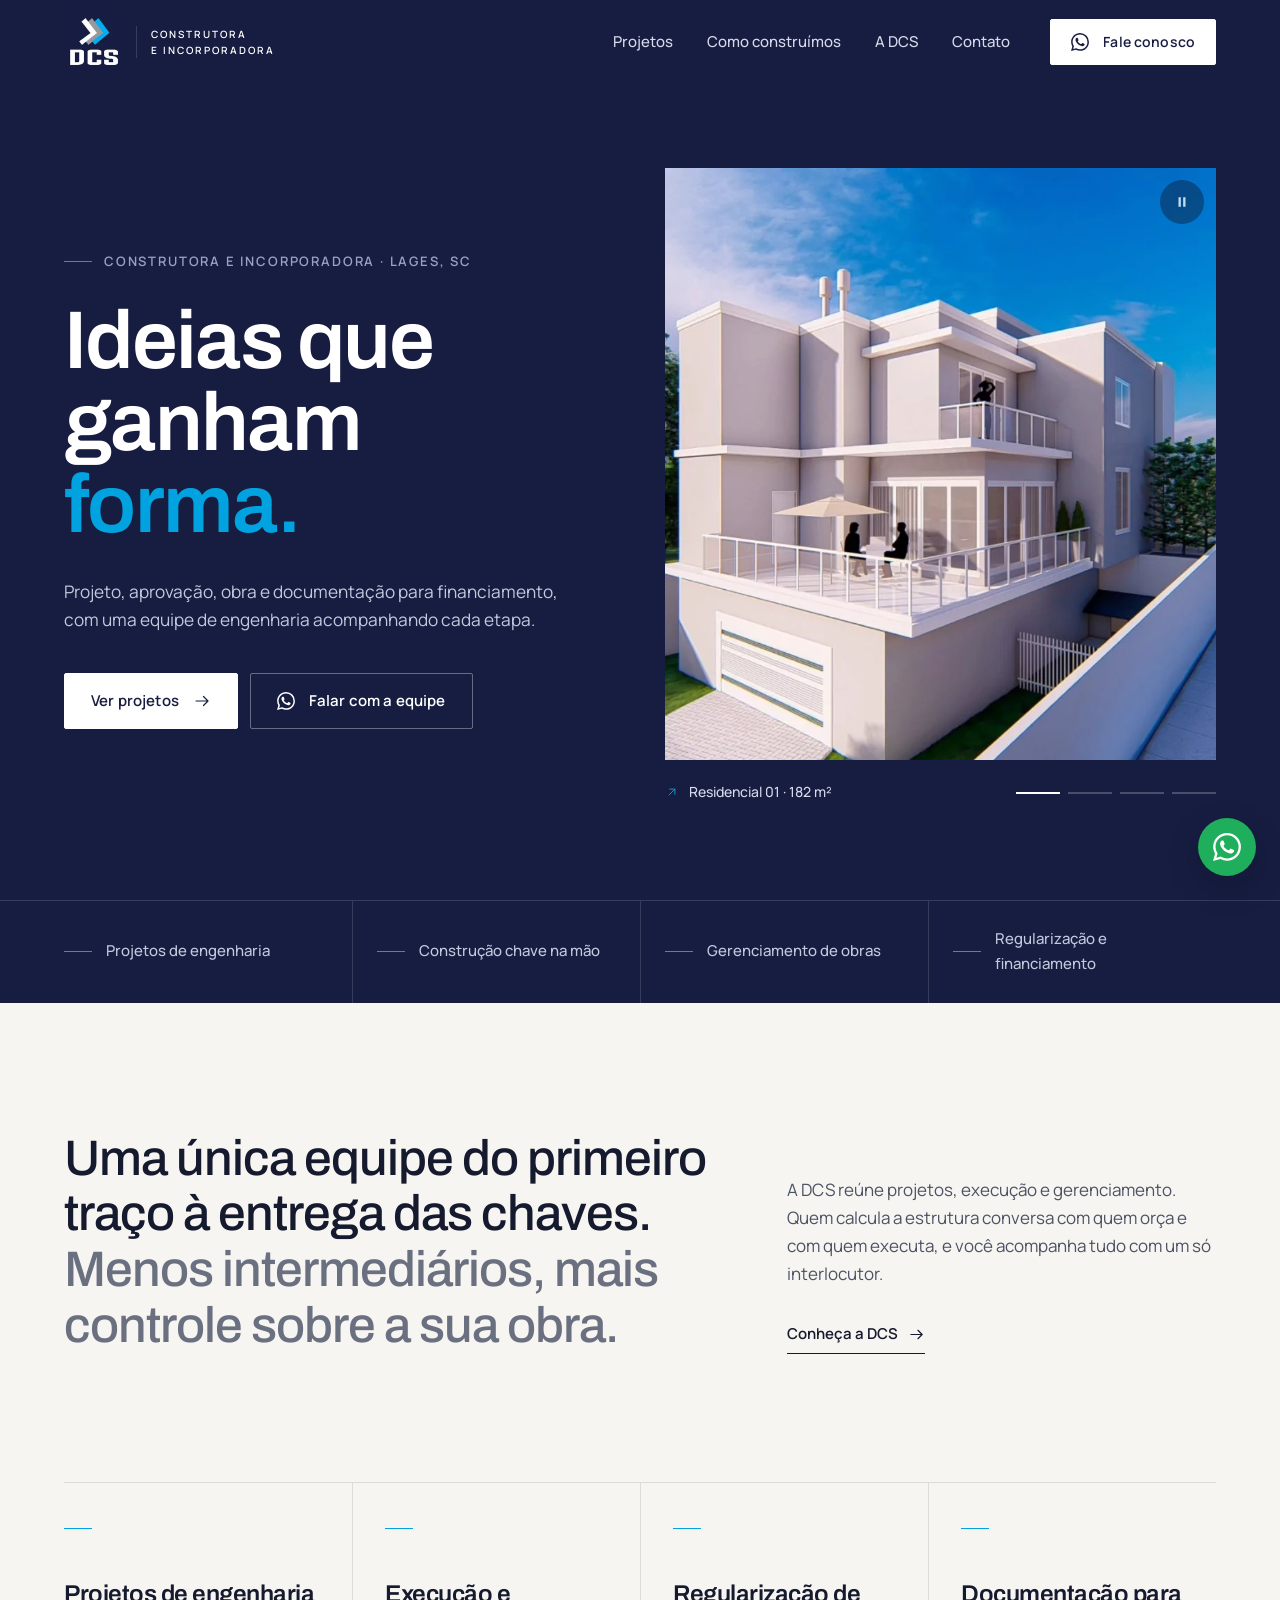
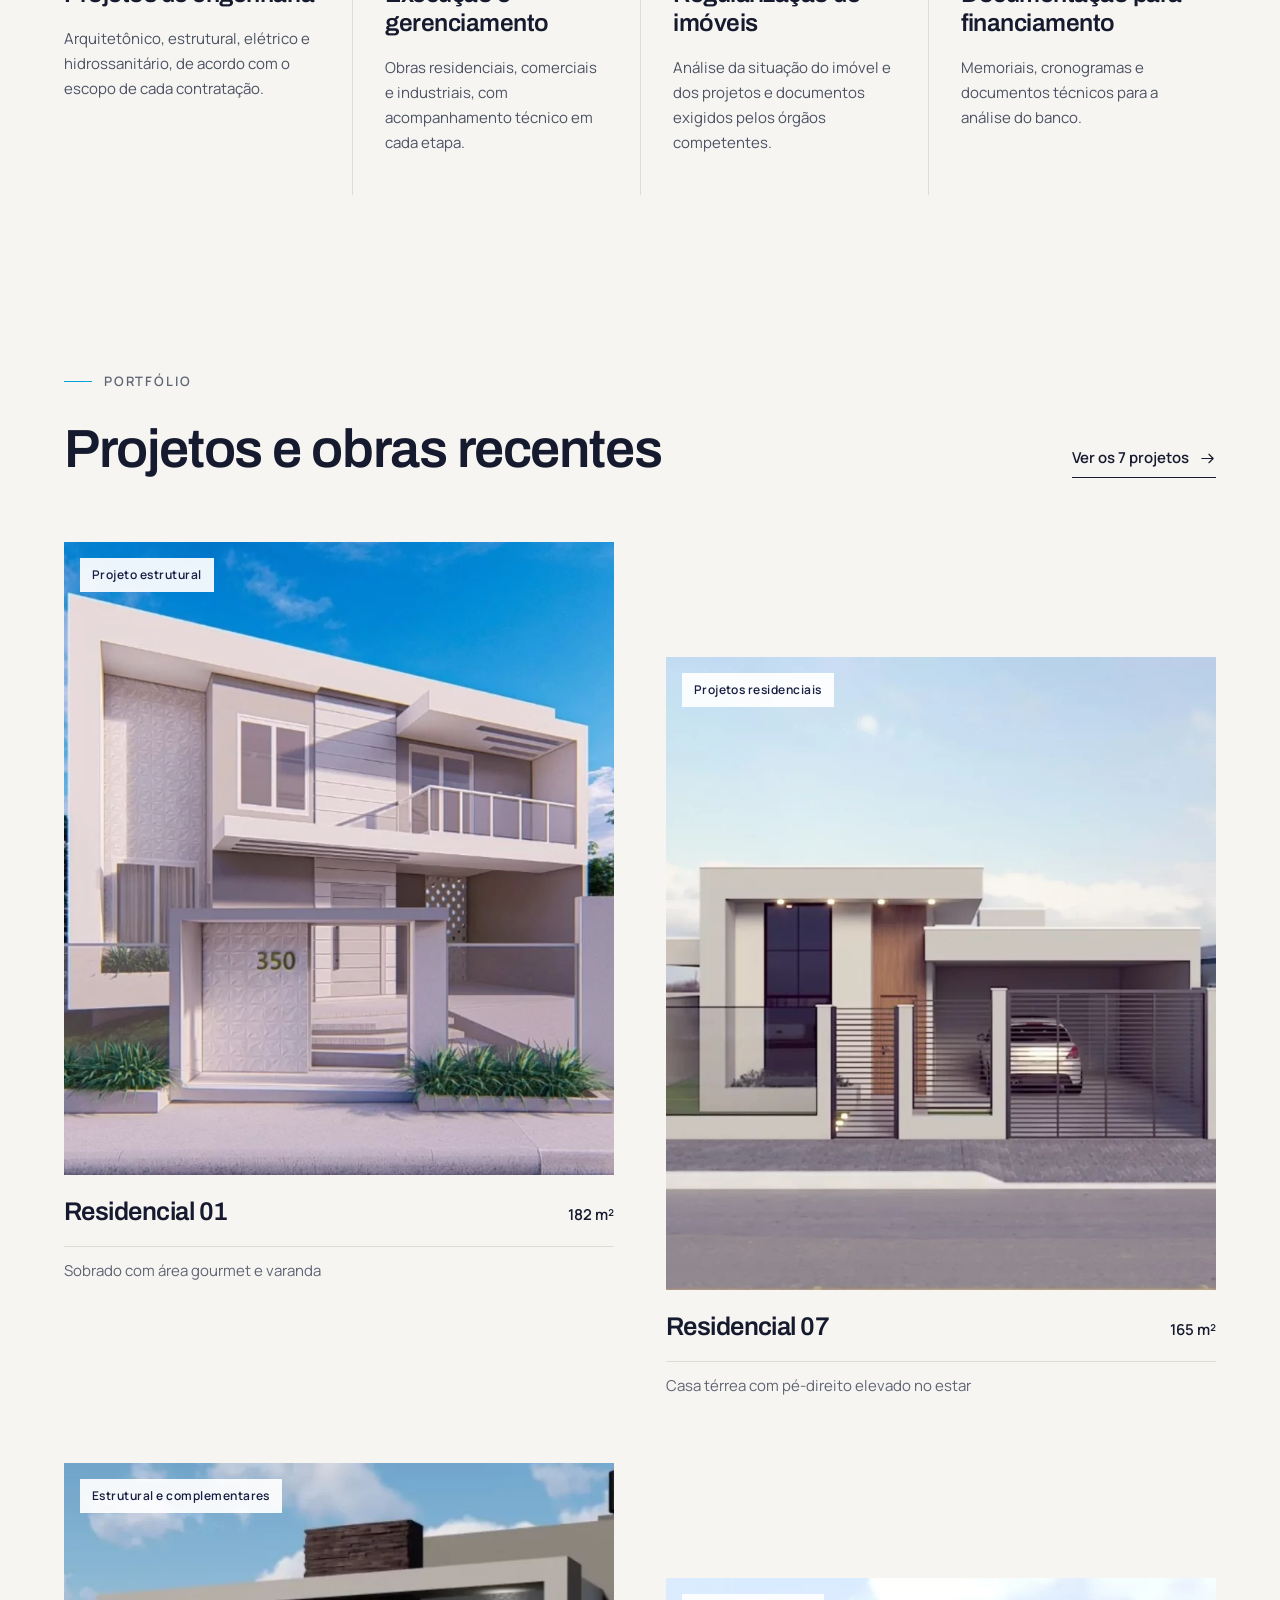
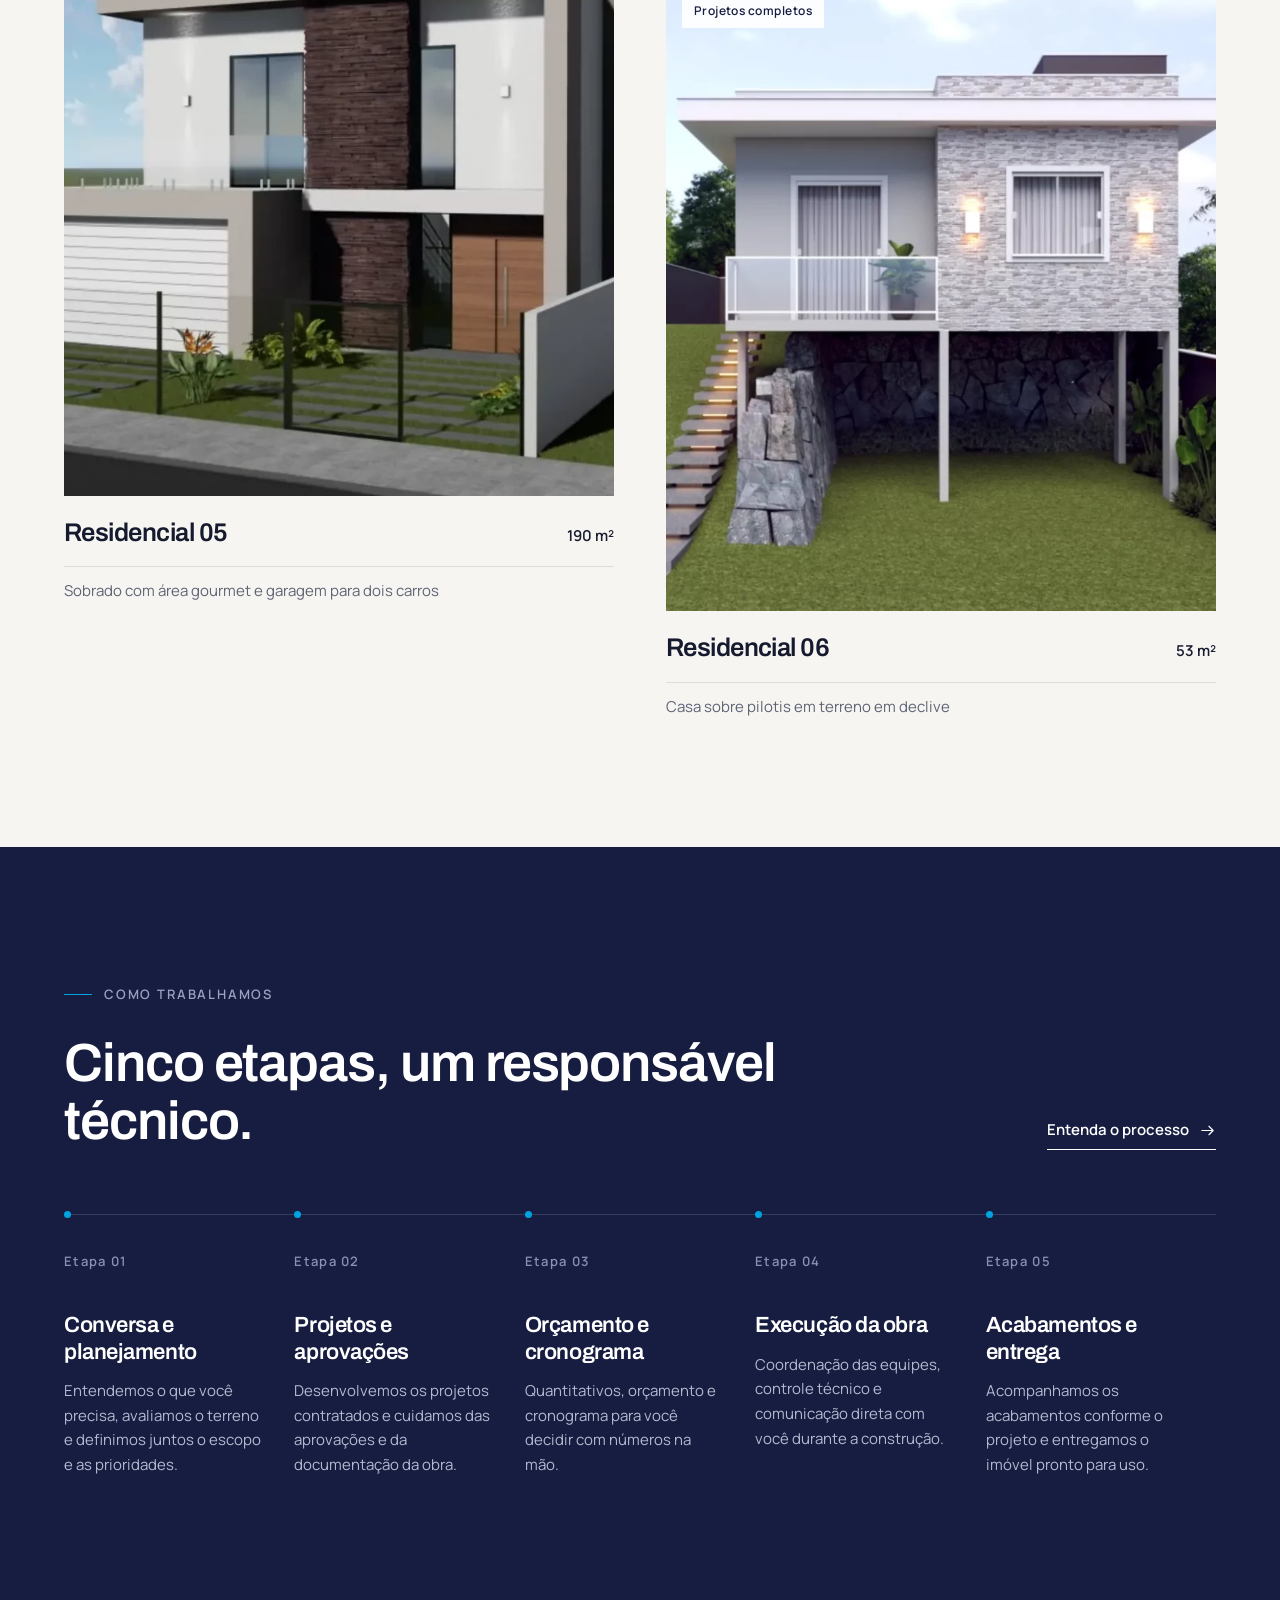
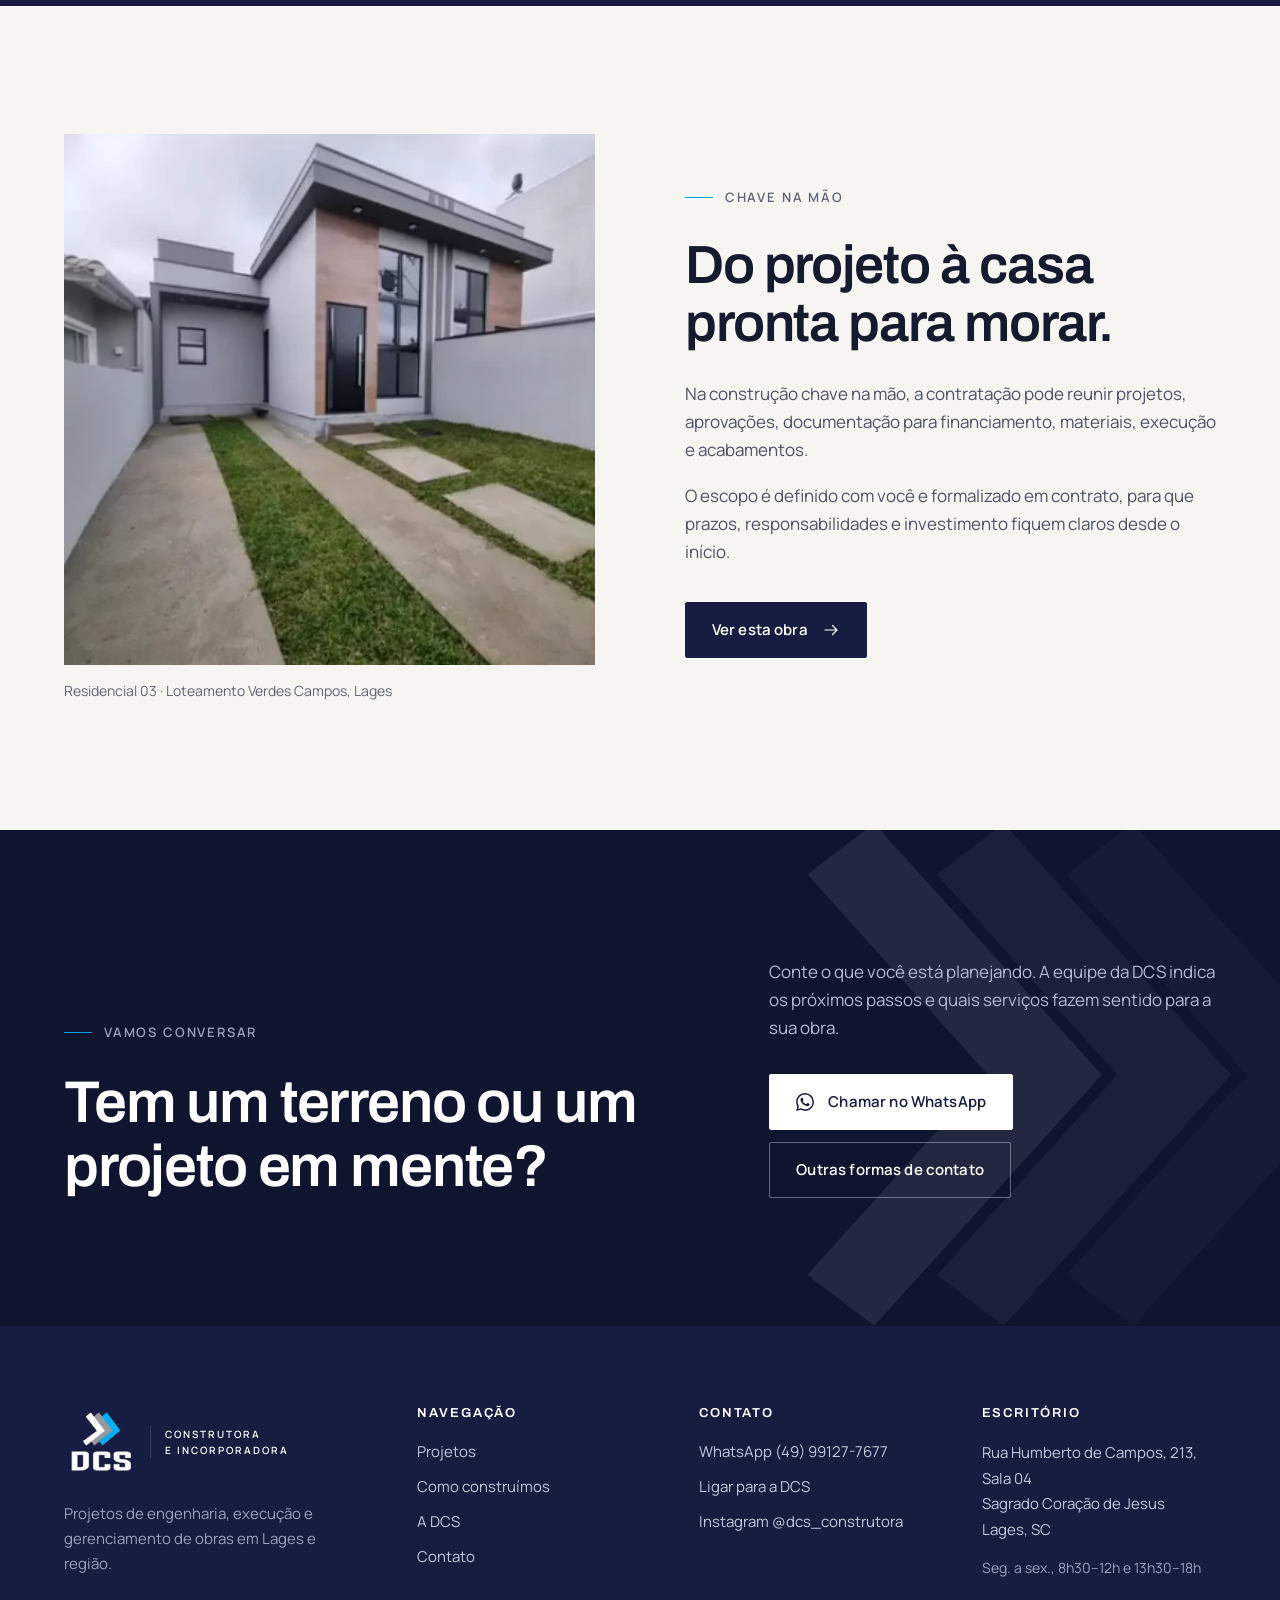
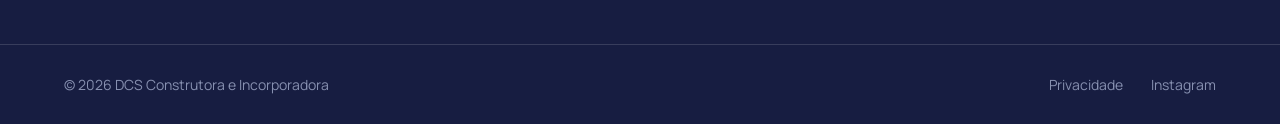
==== index.html @ 3403b50b "Refino de SEO/GEO, acessibilidade, cache e tipografia dos títulos - Cache: ?v=<hash> automático (scr" ====
<!doctype html>
<html lang="pt-BR">
<head>
  <meta charset="utf-8">
  <meta name="viewport" content="width=device-width, initial-scale=1">
  <title>Construtora em Lages, SC | Projetos e obras | DCS</title>
  <meta name="description" content="Construtora em Lages, SC: projetos de engenharia, construção chave na mão, gerenciamento de obras, regularização de imóveis e documentação para financiamento.">
  <link rel="canonical" href="https://dcs-construtora.vercel.app/">
  <meta name="theme-color" content="#171d41">
  <meta property="og:type" content="website">
  <meta property="og:locale" content="pt_BR">
  <meta property="og:site_name" content="DCS Construtora e Incorporadora">
  <meta property="og:url" content="https://dcs-construtora.vercel.app/">
  <meta property="og:title" content="Construtora em Lages, SC | Projetos e obras | DCS">
  <meta property="og:description" content="Construtora em Lages, SC: projetos de engenharia, construção chave na mão, gerenciamento de obras, regularização de imóveis e documentação para financiamento.">
  <meta property="og:image" content="https://dcs-construtora.vercel.app/assets/og-image.jpg">
  <meta property="og:image:width" content="1200">
  <meta property="og:image:height" content="630">
  <meta property="og:image:alt" content="DCS Construtora e Incorporadora, Lages, SC">
  <meta name="twitter:card" content="summary_large_image">
  <meta name="twitter:title" content="Construtora em Lages, SC | Projetos e obras | DCS">
  <meta name="twitter:description" content="Construtora em Lages, SC: projetos de engenharia, construção chave na mão, gerenciamento de obras, regularização de imóveis e documentação para financiamento.">
  <meta name="twitter:image" content="https://dcs-construtora.vercel.app/assets/og-image.jpg">
  <link rel="icon" type="image/png" href="assets/favicon.png">
  <link rel="apple-touch-icon" href="assets/apple-touch-icon.png">
  <link rel="preload" href="assets/archivo-latin-wght-normal.woff2" as="font" type="font/woff2" crossorigin>
  <link rel="stylesheet" href="style.css?v=52791e14">
  <script src="app.js?v=6e0cfc3d" defer></script>
  <script type="application/ld+json">
  {
    "@context": "https://schema.org",
    "@graph": [
      {
        "@type": "GeneralContractor",
        "@id": "https://dcs-construtora.vercel.app/#organizacao",
        "name": "DCS Construtora e Incorporadora",
        "alternateName": "DCS",
        "url": "https://dcs-construtora.vercel.app/",
        "logo": {
          "@type": "ImageObject",
          "url": "https://dcs-construtora.vercel.app/assets/logo.webp",
          "width": 192,
          "height": 192
        },
        "image": "https://dcs-construtora.vercel.app/assets/og-image.jpg",
        "telephone": "+55 49 99127-7677",
        "address": {
          "@type": "PostalAddress",
          "streetAddress": "Rua Humberto de Campos, 213, Sala 04",
          "addressLocality": "Lages",
          "addressRegion": "SC",
          "addressCountry": "BR"
        },
        "openingHoursSpecification": [
          {
            "@type": "OpeningHoursSpecification",
            "dayOfWeek": [
              "Monday",
              "Tuesday",
              "Wednesday",
              "Thursday",
              "Friday"
            ],
            "opens": "08:30",
            "closes": "12:00"
          },
          {
            "@type": "OpeningHoursSpecification",
            "dayOfWeek": [
              "Monday",
              "Tuesday",
              "Wednesday",
              "Thursday",
              "Friday"
            ],
            "opens": "13:30",
            "closes": "18:00"
          }
        ],
        "areaServed": [
          {
            "@type": "City",
            "name": "Lages"
          },
          {
            "@type": "AdministrativeArea",
            "name": "Lages e região"
          }
        ],
        "sameAs": [
          "https://www.instagram.com/dcs_construtora/"
        ],
        "makesOffer": [
          {
            "@type": "Offer",
            "itemOffered": {
              "@type": "Service",
              "name": "Projetos de engenharia",
              "description": "Arquitetônico, estrutural, elétrico e hidrossanitário, de acordo com o escopo de cada contratação.",
              "provider": {
                "@id": "https://dcs-construtora.vercel.app/#organizacao"
              }
            }
          },
          {
            "@type": "Offer",
            "itemOffered": {
              "@type": "Service",
              "name": "Execução e gerenciamento",
              "description": "Obras residenciais, comerciais e industriais, com acompanhamento técnico em cada etapa.",
              "provider": {
                "@id": "https://dcs-construtora.vercel.app/#organizacao"
              }
            }
          },
          {
            "@type": "Offer",
            "itemOffered": {
              "@type": "Service",
              "name": "Regularização de imóveis",
              "description": "Análise da situação do imóvel e dos projetos e documentos exigidos pelos órgãos competentes.",
              "provider": {
                "@id": "https://dcs-construtora.vercel.app/#organizacao"
              }
            }
          },
          {
            "@type": "Offer",
            "itemOffered": {
              "@type": "Service",
              "name": "Documentação para financiamento",
              "description": "Memoriais, cronogramas e documentos técnicos para a análise do banco.",
              "provider": {
                "@id": "https://dcs-construtora.vercel.app/#organizacao"
              }
            }
          }
        ]
      },
      {
        "@type": "WebSite",
        "@id": "https://dcs-construtora.vercel.app/#site",
        "url": "https://dcs-construtora.vercel.app/",
        "name": "DCS Construtora e Incorporadora",
        "inLanguage": "pt-BR",
        "publisher": {
          "@id": "https://dcs-construtora.vercel.app/#organizacao"
        }
      },
      {
        "@type": "WebPage",
        "@id": "https://dcs-construtora.vercel.app/#pagina",
        "url": "https://dcs-construtora.vercel.app/",
        "name": "Construtora em Lages, SC | Projetos e obras | DCS",
        "description": "Construtora em Lages, SC: projetos de engenharia, construção chave na mão, gerenciamento de obras, regularização de imóveis e documentação para financiamento.",
        "isPartOf": {
          "@id": "https://dcs-construtora.vercel.app/#site"
        },
        "about": {
          "@id": "https://dcs-construtora.vercel.app/#organizacao"
        },
        "inLanguage": "pt-BR"
      }
    ]
  }
  </script>
</head>
<body>
  <a class="skip-link" href="#conteudo">Pular para o conteúdo</a>

  <header class="site-header">
    <div class="container site-header__inner">
      <a class="brand" href="./" aria-label="DCS Construtora e Incorporadora, página inicial">
        <img src="assets/logo.webp" alt="" width="192" height="192">
        <span class="brand__name">Construtora<br>e Incorporadora</span>
      </a>
      <nav class="nav" aria-label="Principal">
        <a href="projetos/">Projetos</a><a href="como-construimos/">Como construímos</a><a href="a-dcs/">A DCS</a><a href="contato/">Contato</a>
      </nav>
      <a class="btn btn--light" href="https://wa.me/5549991277677?text=Ol%C3%A1%2C%20DCS!%20Gostaria%20de%20conversar%20sobre%20um%20projeto." target="_blank" rel="noopener"><svg class="icon icon--fill" viewBox="0 0 24 24" aria-hidden="true"><path d="M17.472 14.382c-.297-.149-1.758-.867-2.03-.967-.273-.099-.471-.148-.67.15-.197.297-.767.966-.94 1.164-.173.199-.347.223-.644.075-.297-.15-1.255-.463-2.39-1.475-.883-.788-1.48-1.761-1.653-2.059-.173-.297-.018-.458.13-.606.134-.133.298-.347.446-.52.149-.174.198-.298.298-.497.099-.198.05-.371-.025-.52-.075-.149-.669-1.612-.916-2.207-.242-.579-.487-.5-.669-.51-.173-.008-.371-.01-.57-.01-.198 0-.52.074-.792.372-.272.297-1.04 1.016-1.04 2.479 0 1.462 1.065 2.875 1.213 3.074.149.198 2.096 3.2 5.077 4.487.709.306 1.262.489 1.694.625.712.227 1.36.195 1.871.118.571-.085 1.758-.719 2.006-1.413.248-.694.248-1.289.173-1.413-.074-.124-.272-.198-.57-.347m-5.421 7.403h-.004a9.87 9.87 0 0 1-5.031-1.378l-.361-.214-3.741.982.998-3.648-.235-.374a9.86 9.86 0 0 1-1.51-5.26c.001-5.45 4.436-9.884 9.888-9.884 2.64 0 5.122 1.03 6.988 2.898a9.825 9.825 0 0 1 2.893 6.994c-.003 5.45-4.437 9.884-9.885 9.884m8.413-18.297A11.815 11.815 0 0 0 12.05 0C5.495 0 .16 5.335.157 11.892c0 2.096.547 4.142 1.588 5.945L.057 24l6.305-1.654a11.882 11.882 0 0 0 5.683 1.448h.005c6.554 0 11.89-5.335 11.893-11.893a11.821 11.821 0 0 0-3.48-8.413Z"/></svg>Fale conosco</a>
      <button class="menu-toggle" type="button" aria-expanded="false" aria-controls="mobile-menu">
        <span class="menu-toggle__label">Menu</span>
        <span class="menu-toggle__bars" aria-hidden="true"></span>
      </button>
    </div>
  </header>

  <div class="mobile-menu" id="mobile-menu" hidden>
    <nav aria-label="Menu">
      <a href="./" aria-current="page">Início<svg class="icon" viewBox="0 0 24 24" aria-hidden="true"><path d="M4 12h16M14 6l6 6-6 6"/></svg></a>
      <a href="projetos/">Projetos<svg class="icon" viewBox="0 0 24 24" aria-hidden="true"><path d="M4 12h16M14 6l6 6-6 6"/></svg></a><a href="como-construimos/">Como construímos<svg class="icon" viewBox="0 0 24 24" aria-hidden="true"><path d="M4 12h16M14 6l6 6-6 6"/></svg></a><a href="a-dcs/">A DCS<svg class="icon" viewBox="0 0 24 24" aria-hidden="true"><path d="M4 12h16M14 6l6 6-6 6"/></svg></a><a href="contato/">Contato<svg class="icon" viewBox="0 0 24 24" aria-hidden="true"><path d="M4 12h16M14 6l6 6-6 6"/></svg></a>
    </nav>
    <div class="mobile-menu__footer">
      <a class="btn btn--light" href="https://wa.me/5549991277677?text=Ol%C3%A1%2C%20DCS!%20Gostaria%20de%20conversar%20sobre%20um%20projeto." target="_blank" rel="noopener"><svg class="icon icon--fill" viewBox="0 0 24 24" aria-hidden="true"><path d="M17.472 14.382c-.297-.149-1.758-.867-2.03-.967-.273-.099-.471-.148-.67.15-.197.297-.767.966-.94 1.164-.173.199-.347.223-.644.075-.297-.15-1.255-.463-2.39-1.475-.883-.788-1.48-1.761-1.653-2.059-.173-.297-.018-.458.13-.606.134-.133.298-.347.446-.52.149-.174.198-.298.298-.497.099-.198.05-.371-.025-.52-.075-.149-.669-1.612-.916-2.207-.242-.579-.487-.5-.669-.51-.173-.008-.371-.01-.57-.01-.198 0-.52.074-.792.372-.272.297-1.04 1.016-1.04 2.479 0 1.462 1.065 2.875 1.213 3.074.149.198 2.096 3.2 5.077 4.487.709.306 1.262.489 1.694.625.712.227 1.36.195 1.871.118.571-.085 1.758-.719 2.006-1.413.248-.694.248-1.289.173-1.413-.074-.124-.272-.198-.57-.347m-5.421 7.403h-.004a9.87 9.87 0 0 1-5.031-1.378l-.361-.214-3.741.982.998-3.648-.235-.374a9.86 9.86 0 0 1-1.51-5.26c.001-5.45 4.436-9.884 9.888-9.884 2.64 0 5.122 1.03 6.988 2.898a9.825 9.825 0 0 1 2.893 6.994c-.003 5.45-4.437 9.884-9.885 9.884m8.413-18.297A11.815 11.815 0 0 0 12.05 0C5.495 0 .16 5.335.157 11.892c0 2.096.547 4.142 1.588 5.945L.057 24l6.305-1.654a11.882 11.882 0 0 0 5.683 1.448h.005c6.554 0 11.89-5.335 11.893-11.893a11.821 11.821 0 0 0-3.48-8.413Z"/></svg>Conversar pelo WhatsApp</a>
      <p>(49) 99127-7677 · Lages, SC</p>
    </div>
  </div>

  <main id="conteudo">
    <section class="hero">
      <div class="container hero__grid">
        <div>
          <span class="eyebrow">Construtora e incorporadora · Lages, SC</span>
          <h1>Ideias que ganham <span>forma.</span></h1>
          <p class="lead">Projeto, aprovação, obra e documentação para financiamento, com uma equipe de engenharia acompanhando cada etapa.</p>
          <div class="btn-row">
            <a class="btn btn--light" href="projetos/">Ver projetos<svg class="icon" viewBox="0 0 24 24" aria-hidden="true"><path d="M4 12h16M14 6l6 6-6 6"/></svg></a>
            <a class="btn btn--ghost" href="https://wa.me/5549991277677?text=Ol%C3%A1%2C%20DCS!%20Gostaria%20de%20conversar%20sobre%20um%20projeto." target="_blank" rel="noopener"><svg class="icon icon--fill" viewBox="0 0 24 24" aria-hidden="true"><path d="M17.472 14.382c-.297-.149-1.758-.867-2.03-.967-.273-.099-.471-.148-.67.15-.197.297-.767.966-.94 1.164-.173.199-.347.223-.644.075-.297-.15-1.255-.463-2.39-1.475-.883-.788-1.48-1.761-1.653-2.059-.173-.297-.018-.458.13-.606.134-.133.298-.347.446-.52.149-.174.198-.298.298-.497.099-.198.05-.371-.025-.52-.075-.149-.669-1.612-.916-2.207-.242-.579-.487-.5-.669-.51-.173-.008-.371-.01-.57-.01-.198 0-.52.074-.792.372-.272.297-1.04 1.016-1.04 2.479 0 1.462 1.065 2.875 1.213 3.074.149.198 2.096 3.2 5.077 4.487.709.306 1.262.489 1.694.625.712.227 1.36.195 1.871.118.571-.085 1.758-.719 2.006-1.413.248-.694.248-1.289.173-1.413-.074-.124-.272-.198-.57-.347m-5.421 7.403h-.004a9.87 9.87 0 0 1-5.031-1.378l-.361-.214-3.741.982.998-3.648-.235-.374a9.86 9.86 0 0 1-1.51-5.26c.001-5.45 4.436-9.884 9.888-9.884 2.64 0 5.122 1.03 6.988 2.898a9.825 9.825 0 0 1 2.893 6.994c-.003 5.45-4.437 9.884-9.885 9.884m8.413-18.297A11.815 11.815 0 0 0 12.05 0C5.495 0 .16 5.335.157 11.892c0 2.096.547 4.142 1.588 5.945L.057 24l6.305-1.654a11.882 11.882 0 0 0 5.683 1.448h.005c6.554 0 11.89-5.335 11.893-11.893a11.821 11.821 0 0 0-3.48-8.413Z"/></svg>Falar com a equipe</a>
          </div>
        </div>
        <div class="slideshow" aria-roledescription="carrossel" aria-label="Projetos em destaque">
          <div class="slideshow__frame">
            <div class="slide is-active" data-caption="Residencial 01 · 182 m²" data-href="projetos/residencial-1/"><img src="assets/residencial1.3.webp" alt="Residencial 01: sobrado com área gourmet e varanda" width="818" height="856" fetchpriority="high" decoding="async"></div><div class="slide" data-caption="Residencial 07 · 165 m²" data-href="projetos/residencial-7/"><img src="assets/residencial7.webp" alt="Residencial 07: casa térrea com pé-direito elevado no estar" width="819" height="855" loading="lazy" decoding="async"></div><div class="slide" data-caption="Residencial 05 · 190 m²" data-href="projetos/residencial-5/"><img src="assets/residencial5.webp" alt="Residencial 05: sobrado com área gourmet e garagem para dois carros" width="822" height="787" loading="lazy" decoding="async"></div><div class="slide" data-caption="Residencial 06 · 53 m²" data-href="projetos/residencial-6/"><img src="assets/residencial6.2.webp" alt="Residencial 06: casa sobre pilotis em terreno em declive" width="816" height="851" loading="lazy" decoding="async"></div>
          </div>
          <div class="slideshow__bar">
            <a class="slideshow__caption" href="projetos/residencial-1/"><svg class="icon" viewBox="0 0 24 24" aria-hidden="true"><path d="M7 17 17 7M8 7h9v9"/></svg><span>Residencial 01 · 182 m²</span></a>
            <div class="slideshow__dots"><button type="button" aria-label="Mostrar Residencial 01" aria-current="true"></button><button type="button" aria-label="Mostrar Residencial 07"></button><button type="button" aria-label="Mostrar Residencial 05"></button><button type="button" aria-label="Mostrar Residencial 06"></button></div>
          </div>
        </div>
      </div>
    </section>

    <div class="service-strip" aria-label="Serviços">
      <ul class="container">
        <li><span class="mark" aria-hidden="true"></span>Projetos de engenharia</li>
        <li><span class="mark" aria-hidden="true"></span>Construção chave na mão</li>
        <li><span class="mark" aria-hidden="true"></span>Gerenciamento de obras</li>
        <li><span class="mark" aria-hidden="true"></span>Regularização e financiamento</li>
      </ul>
    </div>

    <section class="section" aria-labelledby="sobre-title">
      <div class="container statement">
        <h2 id="sobre-title" data-reveal>Uma única equipe do primeiro traço à entrega das chaves. <span>Menos intermediários, mais controle sobre a sua obra.</span></h2>
        <div class="statement__aside" data-reveal>
          <p>A DCS reúne projetos, execução e gerenciamento. Quem calcula a estrutura conversa com quem orça e com quem executa, e você acompanha tudo com um só interlocutor.</p>
          <a class="link" href="a-dcs/">Conheça a DCS<svg class="icon" viewBox="0 0 24 24" aria-hidden="true"><path d="M4 12h16M14 6l6 6-6 6"/></svg></a>
        </div>
      </div>
    </section>

    <section style="padding-bottom:clamp(24px,3vw,48px)" aria-labelledby="servicos-title">
      <div class="container">
        <h2 id="servicos-title" class="visually-hidden">Serviços</h2>
        <div class="services-grid">
          <article class="service-card" data-reveal style="--delay:0.00s">
            <span class="service-card__num" aria-hidden="true"></span>
            <h3>Projetos de engenharia</h3>
            <p>Arquitetônico, estrutural, elétrico e hidrossanitário, de acordo com o escopo de cada contratação.</p>
          </article>
          <article class="service-card" data-reveal style="--delay:0.08s">
            <span class="service-card__num" aria-hidden="true"></span>
            <h3>Execução e gerenciamento</h3>
            <p>Obras residenciais, comerciais e industriais, com acompanhamento técnico em cada etapa.</p>
          </article>
          <article class="service-card" data-reveal style="--delay:0.16s">
            <span class="service-card__num" aria-hidden="true"></span>
            <h3>Regularização de imóveis</h3>
            <p>Análise da situação do imóvel e dos projetos e documentos exigidos pelos órgãos competentes.</p>
          </article>
          <article class="service-card" data-reveal style="--delay:0.24s">
            <span class="service-card__num" aria-hidden="true"></span>
            <h3>Documentação para financiamento</h3>
            <p>Memoriais, cronogramas e documentos técnicos para a análise do banco.</p>
          </article>
        </div>
      </div>
    </section>

    <section class="section" aria-labelledby="portfolio-title">
      <div class="container">
        <div class="section-head">
          <div>
            <span class="eyebrow">Portfólio</span>
            <h2 id="portfolio-title">Projetos e obras recentes</h2>
          </div>
          <a class="link" href="projetos/">Ver os 7 projetos<svg class="icon" viewBox="0 0 24 24" aria-hidden="true"><path d="M4 12h16M14 6l6 6-6 6"/></svg></a>
        </div>
        <div class="project-grid project-grid--offset">
          <a class="project-card" href="projetos/residencial-1/" data-reveal>
            <div class="project-card__media">
              <img src="assets/residencial1.webp" alt="Residencial 01: sobrado com área gourmet e varanda" width="820" height="852" loading="lazy" decoding="async">
              <span class="project-card__tag">Projeto estrutural</span>
              <span class="project-card__go"><svg class="icon" viewBox="0 0 24 24" aria-hidden="true"><path d="M7 17 17 7M8 7h9v9"/></svg></span>
            </div>
            <div class="project-card__body">
              <h3 class="project-card__title">Residencial 01</h3>
              <span class="project-card__area">182 m²</span>
            </div>
            <p class="project-card__sub">Sobrado com área gourmet e varanda</p>
          </a>
          <a class="project-card" href="projetos/residencial-7/" data-reveal>
            <div class="project-card__media">
              <img src="assets/residencial7.webp" alt="Residencial 07: casa térrea com pé-direito elevado no estar" width="819" height="855" loading="lazy" decoding="async">
              <span class="project-card__tag">Projetos residenciais</span>
              <span class="project-card__go"><svg class="icon" viewBox="0 0 24 24" aria-hidden="true"><path d="M7 17 17 7M8 7h9v9"/></svg></span>
            </div>
            <div class="project-card__body">
              <h3 class="project-card__title">Residencial 07</h3>
              <span class="project-card__area">165 m²</span>
            </div>
            <p class="project-card__sub">Casa térrea com pé-direito elevado no estar</p>
          </a>
          <a class="project-card" href="projetos/residencial-5/" data-reveal>
            <div class="project-card__media">
              <img src="assets/residencial5.webp" alt="Residencial 05: sobrado com área gourmet e garagem para dois carros" width="822" height="787" loading="lazy" decoding="async">
              <span class="project-card__tag">Estrutural e complementares</span>
              <span class="project-card__go"><svg class="icon" viewBox="0 0 24 24" aria-hidden="true"><path d="M7 17 17 7M8 7h9v9"/></svg></span>
            </div>
            <div class="project-card__body">
              <h3 class="project-card__title">Residencial 05</h3>
              <span class="project-card__area">190 m²</span>
            </div>
            <p class="project-card__sub">Sobrado com área gourmet e garagem para dois carros</p>
          </a>
          <a class="project-card" href="projetos/residencial-6/" data-reveal>
            <div class="project-card__media">
              <img src="assets/residencial6.webp" alt="Residencial 06: casa sobre pilotis em terreno em declive" width="818" height="854" loading="lazy" decoding="async">
              <span class="project-card__tag">Projetos completos</span>
              <span class="project-card__go"><svg class="icon" viewBox="0 0 24 24" aria-hidden="true"><path d="M7 17 17 7M8 7h9v9"/></svg></span>
            </div>
            <div class="project-card__body">
              <h3 class="project-card__title">Residencial 06</h3>
              <span class="project-card__area">53 m²</span>
            </div>
            <p class="project-card__sub">Casa sobre pilotis em terreno em declive</p>
          </a>
        </div>
      </div>
    </section>

    <section class="section section--dark" aria-labelledby="processo-title">
      <div class="container">
        <div class="section-head">
          <div>
            <span class="eyebrow">Como trabalhamos</span>
            <h2 id="processo-title">Cinco etapas, um responsável técnico.</h2>
          </div>
          <a class="link" href="como-construimos/">Entenda o processo<svg class="icon" viewBox="0 0 24 24" aria-hidden="true"><path d="M4 12h16M14 6l6 6-6 6"/></svg></a>
        </div>
        <ol class="process">
          <li data-reveal style="--delay:0.00s">
            <span class="process__num">Etapa 01</span>
            <h3>Conversa e planejamento</h3>
            <p>Entendemos o que você precisa, avaliamos o terreno e definimos juntos o escopo e as prioridades.</p>
          </li>
          <li data-reveal style="--delay:0.08s">
            <span class="process__num">Etapa 02</span>
            <h3>Projetos e aprovações</h3>
            <p>Desenvolvemos os projetos contratados e cuidamos das aprovações e da documentação da obra.</p>
          </li>
          <li data-reveal style="--delay:0.16s">
            <span class="process__num">Etapa 03</span>
            <h3>Orçamento e cronograma</h3>
            <p>Quantitativos, orçamento e cronograma para você decidir com números na mão.</p>
          </li>
          <li data-reveal style="--delay:0.24s">
            <span class="process__num">Etapa 04</span>
            <h3>Execução da obra</h3>
            <p>Coordenação das equipes, controle técnico e comunicação direta com você durante a construção.</p>
          </li>
          <li data-reveal style="--delay:0.32s">
            <span class="process__num">Etapa 05</span>
            <h3>Acabamentos e entrega</h3>
            <p>Acompanhamos os acabamentos conforme o projeto e entregamos o imóvel pronto para uso.</p>
          </li>
        </ol>
      </div>
    </section>

    <section class="section" aria-labelledby="obra-title">
      <div class="container split">
        <figure class="split__media" data-reveal>
          <img src="assets/residencial3.webp" alt="Fachada da casa construída pela DCS no Loteamento Verdes Campos, em Lages" width="501" height="503" loading="lazy" decoding="async">
          <figcaption>Residencial 03 · Loteamento Verdes Campos, Lages</figcaption>
        </figure>
        <div class="split__body" data-reveal>
          <span class="eyebrow">Chave na mão</span>
          <h2 id="obra-title">Do projeto à casa pronta para morar.</h2>
          <p>Na construção chave na mão, a contratação pode reunir projetos, aprovações, documentação para financiamento, materiais, execução e acabamentos.</p>
          <p>O escopo é definido com você e formalizado em contrato, para que prazos, responsabilidades e investimento fiquem claros desde o início.</p>
          <a class="btn" href="projetos/residencial-3/">Ver esta obra<svg class="icon" viewBox="0 0 24 24" aria-hidden="true"><path d="M4 12h16M14 6l6 6-6 6"/></svg></a>
        </div>
      </div>
    </section>

    <section class="cta section" aria-labelledby="cta-title">
      <div class="container cta__inner">
        <div>
          <span class="eyebrow">Vamos conversar</span>
          <h2 id="cta-title">Tem um terreno ou um projeto em mente?</h2>
        </div>
        <div>
          <p>Conte o que você está planejando. A equipe da DCS indica os próximos passos e quais serviços fazem sentido para a sua obra.</p>
          <div class="btn-row">
            <a class="btn btn--light" href="https://wa.me/5549991277677?text=Ol%C3%A1%2C%20DCS!%20Gostaria%20de%20conversar%20sobre%20um%20projeto." target="_blank" rel="noopener"><svg class="icon icon--fill" viewBox="0 0 24 24" aria-hidden="true"><path d="M17.472 14.382c-.297-.149-1.758-.867-2.03-.967-.273-.099-.471-.148-.67.15-.197.297-.767.966-.94 1.164-.173.199-.347.223-.644.075-.297-.15-1.255-.463-2.39-1.475-.883-.788-1.48-1.761-1.653-2.059-.173-.297-.018-.458.13-.606.134-.133.298-.347.446-.52.149-.174.198-.298.298-.497.099-.198.05-.371-.025-.52-.075-.149-.669-1.612-.916-2.207-.242-.579-.487-.5-.669-.51-.173-.008-.371-.01-.57-.01-.198 0-.52.074-.792.372-.272.297-1.04 1.016-1.04 2.479 0 1.462 1.065 2.875 1.213 3.074.149.198 2.096 3.2 5.077 4.487.709.306 1.262.489 1.694.625.712.227 1.36.195 1.871.118.571-.085 1.758-.719 2.006-1.413.248-.694.248-1.289.173-1.413-.074-.124-.272-.198-.57-.347m-5.421 7.403h-.004a9.87 9.87 0 0 1-5.031-1.378l-.361-.214-3.741.982.998-3.648-.235-.374a9.86 9.86 0 0 1-1.51-5.26c.001-5.45 4.436-9.884 9.888-9.884 2.64 0 5.122 1.03 6.988 2.898a9.825 9.825 0 0 1 2.893 6.994c-.003 5.45-4.437 9.884-9.885 9.884m8.413-18.297A11.815 11.815 0 0 0 12.05 0C5.495 0 .16 5.335.157 11.892c0 2.096.547 4.142 1.588 5.945L.057 24l6.305-1.654a11.882 11.882 0 0 0 5.683 1.448h.005c6.554 0 11.89-5.335 11.893-11.893a11.821 11.821 0 0 0-3.48-8.413Z"/></svg>Chamar no WhatsApp</a>
            <a class="btn btn--ghost" href="contato/">Outras formas de contato</a>
          </div>
        </div>
      </div>
    </section>
  </main>

  <footer class="site-footer">
    <div class="container site-footer__top">
      <div>
        <a class="brand" href="./" aria-label="DCS Construtora e Incorporadora, página inicial">
          <img src="assets/logo.webp" alt="" width="192" height="192" loading="lazy">
          <span class="brand__name">Construtora<br>e Incorporadora</span>
        </a>
        <p class="site-footer__tagline">Projetos de engenharia, execução e gerenciamento de obras em Lages e região.</p>
      </div>
      <div>
        <h2>Navegação</h2>
        <ul>
          <li><a href="projetos/">Projetos</a></li>
          <li><a href="como-construimos/">Como construímos</a></li>
          <li><a href="a-dcs/">A DCS</a></li>
          <li><a href="contato/">Contato</a></li>
        </ul>
      </div>
      <div>
        <h2>Contato</h2>
        <ul>
          <li><a href="https://wa.me/5549991277677?text=Ol%C3%A1%2C%20DCS!%20Gostaria%20de%20conversar%20sobre%20um%20projeto." target="_blank" rel="noopener">WhatsApp (49) 99127-7677</a></li>
          <li><a href="tel:+5549991277677">Ligar para a DCS</a></li>
          <li><a href="https://www.instagram.com/dcs_construtora/" target="_blank" rel="noopener">Instagram @dcs_construtora</a></li>
        </ul>
      </div>
      <div>
        <h2>Escritório</h2>
        <address>
          <a href="https://www.google.com/maps/search/?api=1&amp;query=Rua+Humberto+de+Campos+213+Lages+SC" target="_blank" rel="noopener">Rua Humberto de Campos, 213, Sala 04<br>Sagrado Coração de Jesus<br>Lages, SC</a>
        </address>
        <p style="margin-top:14px;color:#9aa2c0;font-size:14px">Seg. a sex., 8h30–12h e 13h30–18h</p>
      </div>
    </div>
    <div class="container site-footer__bottom">
      <span>© <span data-year>2026</span> DCS Construtora e Incorporadora</span>
      <nav aria-label="Rodapé">
        <a href="privacidade/">Privacidade</a>
        <a href="https://www.instagram.com/dcs_construtora/" target="_blank" rel="noopener">Instagram</a>
      </nav>
    </div>
  </footer>

  <a class="wa-float" href="https://wa.me/5549991277677?text=Ol%C3%A1%2C%20DCS!%20Gostaria%20de%20conversar%20sobre%20um%20projeto." target="_blank" rel="noopener" aria-label="Conversar com a DCS pelo WhatsApp"><svg class="icon icon--fill" viewBox="0 0 24 24" aria-hidden="true"><path d="M17.472 14.382c-.297-.149-1.758-.867-2.03-.967-.273-.099-.471-.148-.67.15-.197.297-.767.966-.94 1.164-.173.199-.347.223-.644.075-.297-.15-1.255-.463-2.39-1.475-.883-.788-1.48-1.761-1.653-2.059-.173-.297-.018-.458.13-.606.134-.133.298-.347.446-.52.149-.174.198-.298.298-.497.099-.198.05-.371-.025-.52-.075-.149-.669-1.612-.916-2.207-.242-.579-.487-.5-.669-.51-.173-.008-.371-.01-.57-.01-.198 0-.52.074-.792.372-.272.297-1.04 1.016-1.04 2.479 0 1.462 1.065 2.875 1.213 3.074.149.198 2.096 3.2 5.077 4.487.709.306 1.262.489 1.694.625.712.227 1.36.195 1.871.118.571-.085 1.758-.719 2.006-1.413.248-.694.248-1.289.173-1.413-.074-.124-.272-.198-.57-.347m-5.421 7.403h-.004a9.87 9.87 0 0 1-5.031-1.378l-.361-.214-3.741.982.998-3.648-.235-.374a9.86 9.86 0 0 1-1.51-5.26c.001-5.45 4.436-9.884 9.888-9.884 2.64 0 5.122 1.03 6.988 2.898a9.825 9.825 0 0 1 2.893 6.994c-.003 5.45-4.437 9.884-9.885 9.884m8.413-18.297A11.815 11.815 0 0 0 12.05 0C5.495 0 .16 5.335.157 11.892c0 2.096.547 4.142 1.588 5.945L.057 24l6.305-1.654a11.882 11.882 0 0 0 5.683 1.448h.005c6.554 0 11.89-5.335 11.893-11.893a11.821 11.821 0 0 0-3.48-8.413Z"/></svg></a>
</body>
</html>
---- style.css ----
/* ==========================================================================
   DCS Construtora e Incorporadora — folha de estilos
   ========================================================================== */

/* Títulos: Archivo variável (OFL, assets/archivo-OFL.txt). Fonte nova sempre com nome de arquivo novo. */
@font-face {
  font-family: "Archivo";
  src: url("assets/archivo-latin-wght-normal.woff2") format("woff2");
  font-weight: 100 900;
  font-display: swap;
}
@font-face {
  font-family: "Manrope";
  src: url("assets/manrope-latin-400-normal.woff2") format("woff2");
  font-weight: 400;
  font-display: swap;
}
@font-face {
  font-family: "Manrope";
  src: url("assets/manrope-latin-500-normal.woff2") format("woff2");
  font-weight: 500;
  font-display: swap;
}
@font-face {
  font-family: "Manrope";
  src: url("assets/manrope-latin-600-normal.woff2") format("woff2");
  font-weight: 600;
  font-display: swap;
}

:root {
  --navy: #171d41;
  --navy-deep: #10152f;
  --navy-soft: #232a52;
  --ink: #161a2e;
  --text: #4c5264;
  --muted: #5f6475;
  --blue: #00a3e0;
  --blue-dark: #056d99;
  --steel: #9b9da0;
  --steel-text: #6a7080;
  --paper: #f6f5f1;
  --paper-2: #ecebe5;
  --line: #dddcd5;
  --line-dark: rgba(255, 255, 255, 0.14);
  --white: #ffffff;

  /* Fonte dos títulos: troque aqui em uma linha */
  --font-display: "Archivo", "Manrope", system-ui, -apple-system, "Segoe UI", Arial, sans-serif;

  --container: 1360px;
  --pad: clamp(20px, 5vw, 72px);
  --header-h: 84px;
  --radius: 2px;
  --ease: cubic-bezier(0.22, 0.7, 0.2, 1);
}

/* Base
   ========================================================================== */

*,
*::before,
*::after {
  box-sizing: border-box;
}

html {
  -webkit-text-size-adjust: 100%;
  scroll-behavior: smooth;
  scroll-padding-top: calc(var(--header-h) + 24px);
}

body {
  margin: 0;
  background: var(--paper);
  color: var(--ink);
  font-family: "Manrope", system-ui, -apple-system, "Segoe UI", Arial, sans-serif;
  font-size: 17px;
  line-height: 1.65;
  -webkit-font-smoothing: antialiased;
  text-rendering: optimizeLegibility;
}

body.is-locked {
  overflow: hidden;
}

img,
svg {
  display: block;
  max-width: 100%;
}

img {
  height: auto;
}

a {
  color: inherit;
  text-decoration: none;
}

button,
input,
select,
textarea {
  font: inherit;
  color: inherit;
}

button {
  cursor: pointer;
}

h1,
h2,
h3,
h4,
p,
ul,
ol,
dl,
dd,
figure {
  margin: 0;
}

ul,
ol {
  padding: 0;
  list-style: none;
}

h1,
h2,
h3,
h4 {
  font-family: var(--font-display);
  font-weight: 600;
  line-height: 1.08;
  letter-spacing: -0.02em;
  color: inherit;
}

h1 {
  font-size: clamp(44px, 6.2vw, 96px);
}

h2 {
  font-size: clamp(34px, 4.2vw, 64px);
}

h3 {
  font-size: clamp(22px, 1.9vw, 28px);
  letter-spacing: -0.02em;
  line-height: 1.2;
}

p {
  color: var(--text);
}

::selection {
  background: var(--blue);
  color: var(--white);
}

:focus-visible {
  outline: 2px solid var(--blue);
  outline-offset: 4px;
}

.icon {
  width: 1em;
  height: 1em;
  flex-shrink: 0;
  fill: none;
  stroke: currentColor;
  stroke-width: 1.6;
  stroke-linecap: round;
  stroke-linejoin: round;
}

.icon--fill {
  fill: currentColor;
  stroke: none;
}

.visually-hidden {
  position: absolute !important;
  width: 1px;
  height: 1px;
  overflow: hidden;
  clip: rect(0 0 0 0);
  white-space: nowrap;
}

.skip-link {
  position: fixed;
  top: -80px;
  left: 16px;
  z-index: 200;
  padding: 12px 18px;
  background: var(--white);
  color: var(--navy);
  font-weight: 600;
}

.skip-link:focus {
  top: 12px;
}

/* Layout
   ========================================================================== */

.container {
  width: 100%;
  max-width: calc(var(--container) + var(--pad) * 2);
  margin-inline: auto;
  padding-inline: var(--pad);
}

.section {
  padding-block: clamp(80px, 10vw, 150px);
}

.section--tight {
  padding-block: clamp(56px, 6vw, 96px);
}

.section--dark {
  background: var(--navy);
  color: var(--white);
}

.section--dark p {
  color: #b4bad0;
}

.section--alt {
  background: var(--paper-2);
}

.eyebrow {
  display: inline-flex;
  align-items: center;
  gap: 12px;
  margin-bottom: 28px;
  color: var(--muted);
  font-size: 13px;
  font-weight: 600;
  letter-spacing: 0.14em;
  text-transform: uppercase;
}

.eyebrow::before {
  content: "";
  width: 28px;
  height: 1px;
  background: var(--blue);
}

.section--dark .eyebrow,
.hero .eyebrow,
.cta .eyebrow {
  color: #9aa2c0;
}

.lead {
  max-width: 620px;
  font-size: clamp(17px, 1.35vw, 20px);
  line-height: 1.6;
}

.section-head {
  display: flex;
  align-items: flex-end;
  justify-content: space-between;
  gap: 32px 64px;
  margin-bottom: clamp(40px, 5vw, 72px);
}

.section-head h2 {
  max-width: 760px;
}

.section-head p {
  max-width: 440px;
}

.note {
  margin-top: 40px;
  color: var(--muted);
  font-size: 14px;
}

/* Buttons and links
   ========================================================================== */

.btn {
  display: inline-flex;
  align-items: center;
  justify-content: center;
  gap: 14px;
  min-height: 56px;
  padding: 0 26px;
  border: 1px solid var(--navy);
  border-radius: var(--radius);
  background: var(--navy);
  color: var(--white);
  font-size: 15px;
  font-weight: 600;
  letter-spacing: 0.01em;
  transition: background-color 0.25s var(--ease), border-color 0.25s var(--ease), color 0.25s var(--ease);
}

.btn .icon {
  font-size: 18px;
  transition: transform 0.3s var(--ease);
}

.btn:hover {
  background: var(--blue-dark);
  border-color: var(--blue-dark);
}

.btn:hover .icon {
  transform: translateX(3px);
}

.btn--light {
  background: var(--white);
  border-color: var(--white);
  color: var(--navy);
}

.btn--light:hover {
  background: #dff3fb;
  border-color: #dff3fb;
  color: var(--navy);
}

.btn--ghost {
  background: transparent;
  border-color: rgba(255, 255, 255, 0.35);
  color: var(--white);
}

.btn--ghost:hover {
  background: rgba(255, 255, 255, 0.08);
  border-color: var(--white);
}

.btn--outline {
  background: transparent;
  color: var(--navy);
}

.btn--outline:hover {
  background: var(--navy);
  border-color: var(--navy);
  color: var(--white);
}

.btn-row {
  display: flex;
  flex-wrap: wrap;
  gap: 12px;
}

.link {
  display: inline-flex;
  align-items: center;
  gap: 10px;
  padding-block: 6px;
  border-bottom: 1px solid currentColor;
  font-size: 15px;
  font-weight: 600;
  transition: color 0.2s, gap 0.3s var(--ease);
}

.link .icon {
  font-size: 17px;
}

.link:hover {
  gap: 16px;
  color: var(--blue-dark);
}

.section--dark .link:hover {
  color: var(--blue);
}

/* Header
   ========================================================================== */

.site-header {
  position: sticky;
  top: 0;
  z-index: 50;
  background: var(--navy);
  color: var(--white);
  transition: box-shadow 0.3s;
}

.site-header.is-scrolled {
  box-shadow: 0 10px 30px rgba(9, 13, 32, 0.25);
}

.site-header__inner {
  display: flex;
  align-items: center;
  gap: 40px;
  height: var(--header-h);
}

.brand {
  display: flex;
  align-items: center;
  gap: 14px;
  flex-shrink: 0;
}

.brand img {
  width: 58px;
  height: 58px;
}

.brand__name {
  padding-left: 14px;
  border-left: 1px solid var(--line-dark);
  font-size: 10px;
  font-weight: 600;
  line-height: 1.6;
  letter-spacing: 0.2em;
  text-transform: uppercase;
}

.nav {
  display: flex;
  gap: 34px;
  margin-left: auto;
}

.nav a {
  position: relative;
  padding-block: 10px;
  color: #d6daea;
  font-size: 15px;
  font-weight: 500;
  transition: color 0.2s;
}

.nav a::after {
  content: "";
  position: absolute;
  left: 0;
  right: 0;
  bottom: 2px;
  height: 1px;
  background: var(--blue);
  transform: scaleX(0);
  transform-origin: left;
  transition: transform 0.35s var(--ease);
}

.nav a:hover,
.nav a[aria-current="page"] {
  color: var(--white);
}

.nav a:hover::after,
.nav a[aria-current="page"]::after {
  transform: scaleX(1);
}

.site-header .btn {
  min-height: 46px;
  padding: 0 20px;
  font-size: 14px;
}

.menu-toggle {
  display: none;
  align-items: center;
  gap: 12px;
  height: 46px;
  margin-left: auto;
  padding: 0 0 0 4px;
  border: 0;
  background: none;
  color: var(--white);
  font-size: 14px;
  font-weight: 600;
}

.menu-toggle__bars {
  position: relative;
  width: 24px;
  height: 12px;
}

.menu-toggle__bars::before,
.menu-toggle__bars::after {
  content: "";
  position: absolute;
  left: 0;
  width: 100%;
  height: 1.5px;
  background: currentColor;
  transition: transform 0.3s var(--ease), top 0.3s var(--ease);
}

.menu-toggle__bars::before {
  top: 0;
}

.menu-toggle__bars::after {
  top: 10px;
}

.menu-toggle[aria-expanded="true"] .menu-toggle__bars::before {
  top: 5px;
  transform: rotate(45deg);
}

.menu-toggle[aria-expanded="true"] .menu-toggle__bars::after {
  top: 5px;
  transform: rotate(-45deg);
}

.mobile-menu {
  position: fixed;
  inset: var(--header-h) 0 0;
  z-index: 49;
  display: flex;
  flex-direction: column;
  padding: 32px var(--pad) 40px;
  overflow-y: auto;
  background: var(--navy);
  color: var(--white);
}

.mobile-menu[hidden] {
  display: none;
}

.mobile-menu nav {
  display: flex;
  flex-direction: column;
  border-top: 1px solid var(--line-dark);
}

.mobile-menu nav a {
  display: flex;
  align-items: center;
  justify-content: space-between;
  padding: 18px 0;
  border-bottom: 1px solid var(--line-dark);
  font-size: clamp(26px, 7vw, 40px);
  font-weight: 500;
  letter-spacing: -0.03em;
}

.mobile-menu nav a .icon {
  font-size: 22px;
  color: var(--blue);
}

.mobile-menu nav a[aria-current="page"] {
  color: var(--blue);
}

.mobile-menu__footer {
  display: grid;
  gap: 18px;
  margin-top: auto;
  padding-top: 40px;
}

.mobile-menu__footer .btn {
  width: 100%;
}

.mobile-menu__footer p {
  color: #9aa2c0;
  font-size: 14px;
}

/* Hero (home)
   ========================================================================== */

.hero {
  position: relative;
  overflow: hidden;
  background: var(--navy);
  color: var(--white);
}

.hero__grid {
  display: grid;
  grid-template-columns: minmax(0, 1fr) minmax(0, 1.05fr);
  gap: clamp(40px, 6vw, 96px);
  align-items: center;
  min-height: min(calc(100svh - var(--header-h)), 860px);
  padding-block: clamp(48px, 6vw, 88px) clamp(56px, 7vw, 104px);
}

.hero h1 {
  font-size: clamp(48px, 6.4vw, 100px);
  line-height: 1;
}

.hero h1 span {
  color: var(--blue);
}

.hero .lead {
  margin: 32px 0 40px;
  color: #c3c9dc;
}

.slideshow {
  position: relative;
}

.slideshow__frame {
  position: relative;
  aspect-ratio: 4 / 4.3;
  max-height: 72svh;
  overflow: hidden;
  background: var(--navy-soft);
}

.slide {
  position: absolute;
  inset: 0;
  opacity: 0;
  transition: opacity 1.1s var(--ease);
}

.slide.is-active {
  opacity: 1;
}

.slide img {
  width: 100%;
  height: 100%;
  object-fit: cover;
  transform: scale(1.06);
  transition: transform 7s linear;
}

.slide.is-active img {
  transform: scale(1);
}

.slideshow__bar {
  display: flex;
  align-items: center;
  justify-content: space-between;
  gap: 20px;
  padding-top: 20px;
  font-size: 14px;
}

.slideshow__caption {
  display: inline-flex;
  white-space: nowrap;
  align-items: center;
  gap: 10px;
  color: #d6daea;
  font-weight: 500;
}

.slideshow__caption .icon {
  color: var(--blue);
}

.slideshow__caption:hover {
  color: var(--white);
}

.slideshow__dots {
  display: flex;
  gap: 8px;
}

.slideshow__dots button {
  position: relative;
  width: 44px;
  height: 24px;
  padding: 0;
  border: 0;
  background: none;
}

.slideshow__dots button::before,
.slideshow__dots button::after {
  content: "";
  position: absolute;
  left: 0;
  right: 0;
  top: 50%;
  height: 2px;
}

.slideshow__dots button::before {
  background: rgba(255, 255, 255, 0.22);
}

.slideshow__dots button::after {
  background: var(--white);
  transform: scaleX(0);
  transform-origin: left;
}

.slideshow__dots button[aria-current="true"]::after {
  animation: progress var(--slide-time, 6s) linear forwards;
}

.slideshow.is-paused .slideshow__dots button[aria-current="true"]::after {
  animation-play-state: paused;
}

@keyframes progress {
  to {
    transform: scaleX(1);
  }
}

/* Faixa de serviços abaixo do hero */
.service-strip {
  border-top: 1px solid var(--line-dark);
  background: var(--navy);
  color: var(--white);
}

.service-strip ul {
  display: grid;
  grid-template-columns: repeat(4, 1fr);
}

.service-strip li {
  display: flex;
  align-items: center;
  gap: 14px;
  padding: 26px 24px 26px 0;
  color: #c3c9dc;
  font-size: 15px;
  font-weight: 500;
}

.service-strip li + li {
  padding-left: 24px;
  border-left: 1px solid var(--line-dark);
}

.service-strip span {
  color: var(--blue);
  font-size: 13px;
  font-weight: 600;
}

/* Statement / intro
   ========================================================================== */

.statement {
  display: grid;
  grid-template-columns: minmax(0, 1.5fr) minmax(0, 1fr);
  gap: 40px 80px;
  align-items: end;
}

.statement h2 {
  font-size: clamp(32px, 3.9vw, 58px);
  font-weight: 500;
  line-height: 1.12;
}

.statement h2 span {
  color: var(--steel-text);
}

.statement__aside p {
  margin-bottom: 28px;
}

/* Services grid
   ========================================================================== */

.services-grid {
  display: grid;
  grid-template-columns: repeat(4, 1fr);
  border-top: 1px solid var(--line);
}

.service-card {
  display: flex;
  flex-direction: column;
  gap: 18px;
  padding: 36px 32px 40px 0;
}

.service-card + .service-card {
  padding-left: 32px;
  border-left: 1px solid var(--line);
}

.service-card__num {
  color: var(--blue-dark);
  font-size: 13px;
  font-weight: 600;
  letter-spacing: 0.1em;
}

.service-card h3 {
  margin-top: 24px;
}

.service-card p {
  font-size: 15px;
}

/* Project cards
   ========================================================================== */

.project-grid {
  display: grid;
  grid-template-columns: repeat(2, minmax(0, 1fr));
  gap: clamp(48px, 5vw, 80px) clamp(24px, 4vw, 64px);
}

.project-grid--three {
  grid-template-columns: repeat(3, minmax(0, 1fr));
  gap: clamp(48px, 4vw, 72px) clamp(20px, 2.5vw, 40px);
}

.project-grid--offset > :nth-child(even) {
  margin-top: clamp(0px, 9vw, 140px);
}

.project-card {
  display: block;
}

.project-card__media {
  position: relative;
  aspect-ratio: 4 / 4.6;
  overflow: hidden;
  background: var(--paper-2);
}

.project-card__media img {
  width: 100%;
  height: 100%;
  object-fit: cover;
  transition: transform 1.1s var(--ease);
}

.project-card__tag {
  position: absolute;
  top: 16px;
  left: 16px;
  padding: 7px 12px;
  background: rgba(255, 255, 255, 0.92);
  color: var(--navy);
  font-size: 12px;
  font-weight: 600;
  letter-spacing: 0.04em;
}

.project-card__go {
  position: absolute;
  right: 16px;
  bottom: 16px;
  display: grid;
  place-items: center;
  width: 52px;
  height: 52px;
  border-radius: 50%;
  background: var(--white);
  color: var(--navy);
  font-size: 20px;
  transform: translateY(8px);
  opacity: 0;
  transition: transform 0.4s var(--ease), opacity 0.4s var(--ease);
}

.project-card:hover .project-card__media img {
  transform: scale(1.04);
}

.project-card:hover .project-card__go,
.project-card:focus-visible .project-card__go {
  transform: none;
  opacity: 1;
}

.project-card__body {
  display: flex;
  align-items: baseline;
  justify-content: space-between;
  gap: 16px;
  padding-top: 22px;
  border-bottom: 1px solid var(--line);
  padding-bottom: 18px;
}

.project-card__title {
  font-size: clamp(22px, 2vw, 30px);
}

.project-card__area {
  flex-shrink: 0;
  color: var(--ink);
  font-size: 15px;
  font-weight: 600;
}

.project-card__sub {
  padding-top: 12px;
  color: var(--muted);
  font-size: 15px;
}

.project-card:focus-visible {
  outline: none;
}

.project-card:focus-visible .project-card__media {
  outline: 2px solid var(--blue);
  outline-offset: 4px;
}

/* Process
   ========================================================================== */

.process {
  display: grid;
  grid-template-columns: repeat(5, 1fr);
  gap: 0;
  counter-reset: step;
}

.process li {
  position: relative;
  padding: 36px 28px 0 0;
  border-top: 1px solid var(--line-dark);
}

.process li::before {
  content: "";
  position: absolute;
  top: -4px;
  left: 0;
  width: 7px;
  height: 7px;
  border-radius: 50%;
  background: var(--blue);
}

.process__num {
  display: block;
  margin-bottom: 40px;
  color: #8790b0;
  font-size: 13px;
  font-weight: 600;
  letter-spacing: 0.1em;
}

.process h3 {
  margin-bottom: 14px;
  font-size: 22px;
}

.process p {
  font-size: 15px;
}

.section--light .process li {
  border-top-color: var(--line);
}

.section--light .process__num {
  color: var(--muted);
}

/* Feature split (obra entregue, chave na mão)
   ========================================================================== */

.split {
  display: grid;
  grid-template-columns: minmax(0, 1fr) minmax(0, 1fr);
  gap: clamp(40px, 7vw, 120px);
  align-items: center;
}

.split--reverse > :first-child {
  order: 2;
}

.split__media {
  position: relative;
}

.split__media img {
  width: 100%;
  aspect-ratio: 1;
  object-fit: cover;
}

.split__media figcaption {
  margin-top: 14px;
  color: var(--muted);
  font-size: 14px;
}

.split__body h2 {
  margin-bottom: 28px;
}

.split__body p + p {
  margin-top: 18px;
}

.split__body .btn,
.split__body .link {
  margin-top: 36px;
}

.check-list {
  display: grid;
  grid-template-columns: 1fr 1fr;
  gap: 0 32px;
  margin-top: 32px;
}

.check-list li {
  display: flex;
  align-items: center;
  gap: 12px;
  padding: 14px 0;
  border-bottom: 1px solid var(--line);
  font-size: 15px;
  font-weight: 500;
}

.check-list .icon {
  color: var(--blue-dark);
  font-size: 18px;
}

/* CTA band
   ========================================================================== */

.cta {
  position: relative;
  overflow: hidden;
  background: var(--navy-deep);
  color: var(--white);
}

.cta::after {
  content: "";
  position: absolute;
  right: -6%;
  top: 50%;
  width: min(46vw, 640px);
  aspect-ratio: 1;
  background: url("assets/chevrons.svg") center / contain no-repeat;
  opacity: 0.08;
  transform: translateY(-50%);
  pointer-events: none;
}

.cta__inner {
  position: relative;
  z-index: 1;
  display: grid;
  grid-template-columns: minmax(0, 1.4fr) minmax(0, 1fr);
  gap: 40px 80px;
  align-items: end;
}

.cta h2 {
  font-size: clamp(36px, 4.6vw, 72px);
}

.cta p {
  margin-bottom: 32px;
  color: #b4bad0;
}

/* Footer
   ========================================================================== */

.site-footer {
  background: var(--navy);
  color: #c3c9dc;
  font-size: 15px;
}

.site-footer__top {
  display: grid;
  grid-template-columns: 1.3fr 1fr 1fr 1fr;
  gap: 48px;
  padding-block: 80px 64px;
}

.site-footer .brand img {
  width: 72px;
  height: 72px;
}

.site-footer .brand__name {
  color: var(--white);
}

.site-footer__tagline {
  max-width: 280px;
  margin-top: 24px;
  color: #9aa2c0;
  font-size: 15px;
}

.site-footer h2 {
  margin-bottom: 20px;
  color: var(--white);
  font-size: 13px;
  font-weight: 600;
  letter-spacing: 0.14em;
  text-transform: uppercase;
}

.site-footer li + li {
  margin-top: 10px;
}

.site-footer a {
  transition: color 0.2s;
}

.site-footer a:hover {
  color: var(--white);
}

.site-footer address {
  font-style: normal;
  line-height: 1.7;
}

.site-footer__bottom {
  display: flex;
  flex-wrap: wrap;
  justify-content: space-between;
  gap: 16px 32px;
  padding-block: 28px;
  border-top: 1px solid var(--line-dark);
  color: #8790b0;
  font-size: 14px;
}

.site-footer__bottom nav {
  display: flex;
  gap: 28px;
}

/* WhatsApp flutuante */
.wa-float {
  position: fixed;
  right: 24px;
  bottom: 24px;
  z-index: 40;
  display: grid;
  place-items: center;
  width: 58px;
  height: 58px;
  border-radius: 50%;
  background: #1fae5b;
  color: var(--white);
  font-size: 28px;
  box-shadow: 0 12px 30px rgba(9, 13, 32, 0.28);
  transition: transform 0.3s var(--ease), background-color 0.3s;
}

.wa-float:hover {
  background: #17924b;
  transform: translateY(-3px);
}

/* Page heading (internas)
   ========================================================================== */

.page-head {
  padding-block: clamp(64px, 8vw, 120px) clamp(48px, 5vw, 80px);
}

.page-head h1 {
  max-width: 1000px;
}

.page-head .lead {
  margin-top: 32px;
}

.page-head--dark {
  background: var(--navy);
  color: var(--white);
}

.page-head--dark .lead {
  color: #c3c9dc;
}

.breadcrumb {
  display: flex;
  flex-wrap: wrap;
  align-items: center;
  gap: 10px;
  margin-bottom: 40px;
  color: var(--muted);
  font-size: 14px;
  font-weight: 500;
}

.breadcrumb a:hover {
  color: var(--ink);
}

.breadcrumb [aria-current] {
  color: var(--ink);
}

/* Filtros (portfólio)
   ========================================================================== */

.filters {
  display: flex;
  flex-wrap: wrap;
  gap: 8px;
  margin-bottom: clamp(40px, 5vw, 64px);
}

.filters button {
  display: inline-flex;
  align-items: center;
  gap: 10px;
  min-height: 46px;
  padding: 0 20px;
  border: 1px solid var(--line);
  border-radius: 999px;
  background: transparent;
  color: var(--text);
  font-size: 15px;
  font-weight: 500;
  transition: background-color 0.2s, border-color 0.2s, color 0.2s;
}

.filters button:hover {
  border-color: var(--navy);
  color: var(--navy);
}

.filters button[aria-pressed="true"] {
  background: var(--navy);
  border-color: var(--navy);
  color: var(--white);
}

.filters small {
  font-size: 12px;
  opacity: 0.7;
}

.project-card[hidden] {
  display: none;
}

/* Detalhe do projeto
   ========================================================================== */

.project-hero {
  padding-block: clamp(48px, 6vw, 88px) clamp(40px, 5vw, 64px);
}

.project-hero__grid {
  display: grid;
  grid-template-columns: minmax(0, 1.4fr) minmax(0, 1fr);
  gap: 40px 80px;
  align-items: end;
}

.project-hero h1 {
  font-size: clamp(44px, 6vw, 92px);
}

.project-hero .lead {
  margin-top: 24px;
}

.facts {
  display: grid;
  grid-template-columns: 1fr 1fr;
  border-top: 1px solid var(--line);
}

.facts div {
  padding: 18px 16px 18px 0;
  border-bottom: 1px solid var(--line);
}

.facts div:last-child:nth-child(odd) {
  grid-column: 1 / -1;
}

.facts dt {
  margin-bottom: 4px;
  color: var(--muted);
  font-size: 13px;
  font-weight: 600;
  letter-spacing: 0.08em;
  text-transform: uppercase;
}

.facts dd {
  font-size: 17px;
  font-weight: 500;
}

.project-cover {
  display: block;
  width: 100%;
  padding: 0;
  border: 0;
  background: var(--paper-2);
  cursor: zoom-in;
}

.project-cover img {
  width: 100%;
  aspect-ratio: 16 / 9.5;
  object-fit: cover;
}

.project-body {
  display: grid;
  grid-template-columns: minmax(0, 1.2fr) minmax(0, 1fr);
  gap: 48px clamp(48px, 8vw, 140px);
}

.project-body h2 {
  margin-bottom: 28px;
  font-size: clamp(30px, 3.2vw, 48px);
}

.project-body p + p {
  margin-top: 16px;
}

.project-body .btn {
  margin-top: 40px;
}

.program h3 {
  margin-bottom: 16px;
  color: var(--muted);
  font-size: 13px;
  font-weight: 600;
  letter-spacing: 0.14em;
  text-transform: uppercase;
}

.program li {
  display: flex;
  align-items: center;
  gap: 14px;
  padding: 16px 0;
  border-bottom: 1px solid var(--line);
  font-weight: 500;
}

.program li:first-child {
  border-top: 1px solid var(--line);
}

.program li::before {
  content: "";
  width: 6px;
  height: 6px;
  flex-shrink: 0;
  background: var(--blue);
}

.gallery {
  display: grid;
  grid-template-columns: repeat(2, minmax(0, 1fr));
  gap: clamp(12px, 1.6vw, 24px);
}

.gallery--three {
  grid-template-columns: repeat(3, minmax(0, 1fr));
}

.gallery__item {
  position: relative;
  display: block;
  padding: 0;
  border: 0;
  overflow: hidden;
  background: var(--paper-2);
  cursor: zoom-in;
}

.gallery__item img {
  width: 100%;
  aspect-ratio: 1;
  object-fit: cover;
  transition: transform 0.9s var(--ease);
}

.gallery__item::after {
  content: "";
  position: absolute;
  inset: 0;
  background: rgba(16, 21, 47, 0);
  transition: background-color 0.4s;
}

.gallery__item:hover img {
  transform: scale(1.035);
}

.gallery__item:hover::after {
  background: rgba(16, 21, 47, 0.12);
}

.credit {
  margin-top: 24px;
  color: var(--muted);
  font-size: 14px;
}

.pager {
  display: grid;
  grid-template-columns: 1fr 1fr;
  border-top: 1px solid var(--line);
}

.pager a {
  display: flex;
  align-items: center;
  gap: 24px;
  padding: 40px 0;
  transition: color 0.2s;
}

.pager a + a {
  justify-content: flex-end;
  padding-left: 32px;
  border-left: 1px solid var(--line);
  text-align: right;
}

.pager img {
  width: 96px;
  height: 96px;
  object-fit: cover;
  flex-shrink: 0;
}

.pager small {
  display: block;
  margin-bottom: 6px;
  color: var(--muted);
  font-size: 13px;
  font-weight: 600;
  letter-spacing: 0.12em;
  text-transform: uppercase;
}

.pager strong {
  font-size: clamp(20px, 2vw, 28px);
  font-weight: 500;
  letter-spacing: -0.025em;
}

.pager a:hover strong {
  color: var(--blue-dark);
}

/* Lightbox
   ========================================================================== */

.lightbox {
  width: 100vw;
  max-width: 100vw;
  height: 100svh;
  max-height: 100svh;
  margin: 0;
  padding: 0;
  border: 0;
  background: rgba(10, 13, 30, 0.96);
  color: var(--white);
}

.lightbox::backdrop {
  background: rgba(10, 13, 30, 0.6);
}

.lightbox[open] {
  display: grid;
  grid-template-rows: auto 1fr auto;
}

.lightbox__top {
  display: flex;
  align-items: center;
  justify-content: space-between;
  padding: 16px var(--pad);
  font-size: 14px;
  color: #b4bad0;
}

.lightbox__stage {
  display: flex;
  align-items: center;
  justify-content: center;
  min-height: 0;
  padding: 0 clamp(16px, 7vw, 120px);
}

.lightbox__stage img {
  max-width: 100%;
  max-height: 100%;
  object-fit: contain;
  user-select: none;
}

.lightbox__caption {
  padding: 16px var(--pad) 24px;
  color: #b4bad0;
  font-size: 14px;
  text-align: center;
}

.lightbox__btn {
  display: grid;
  place-items: center;
  width: 48px;
  height: 48px;
  border: 1px solid rgba(255, 255, 255, 0.25);
  border-radius: 50%;
  background: transparent;
  color: var(--white);
  font-size: 20px;
  transition: background-color 0.2s, border-color 0.2s;
}

.lightbox__btn:hover {
  background: rgba(255, 255, 255, 0.1);
  border-color: var(--white);
}

.lightbox__prev,
.lightbox__next {
  position: absolute;
  top: 50%;
  transform: translateY(-50%);
}

.lightbox__prev {
  left: clamp(12px, 2.5vw, 40px);
}

.lightbox__next {
  right: clamp(12px, 2.5vw, 40px);
}

/* Como construímos
   ========================================================================== */

.steps {
  border-top: 1px solid var(--line);
}

.step {
  display: grid;
  grid-template-columns: 120px minmax(0, 1fr) minmax(0, 1.1fr);
  gap: 24px 48px;
  padding: 44px 0;
  border-bottom: 1px solid var(--line);
}

.step__num {
  color: var(--blue-dark);
  font-size: 14px;
  font-weight: 600;
  letter-spacing: 0.1em;
}

.step h3 {
  font-size: clamp(24px, 2.4vw, 34px);
}

.accordion {
  border-top: 1px solid var(--line);
}

.accordion details {
  border-bottom: 1px solid var(--line);
}

.accordion summary {
  display: flex;
  align-items: center;
  justify-content: space-between;
  gap: 24px;
  padding: 28px 0;
  cursor: pointer;
  list-style: none;
  font-size: clamp(20px, 2vw, 28px);
  font-weight: 500;
  letter-spacing: -0.025em;
}

.accordion summary::-webkit-details-marker {
  display: none;
}

.accordion summary .icon {
  font-size: 22px;
  color: var(--blue-dark);
  transition: transform 0.3s var(--ease);
}

.accordion details[open] summary .icon {
  transform: rotate(45deg);
}

.accordion details p {
  max-width: 720px;
  padding-bottom: 32px;
}

.services-layout {
  display: grid;
  grid-template-columns: minmax(0, 0.8fr) minmax(0, 1.2fr);
  gap: 48px clamp(48px, 8vw, 140px);
  align-items: start;
}

.services-layout > div:first-child {
  position: sticky;
  top: calc(var(--header-h) + 40px);
}

.services-layout h2 {
  margin-bottom: 24px;
}

/* A DCS
   ========================================================================== */

.values {
  display: grid;
  grid-template-columns: repeat(3, 1fr);
  gap: 48px;
}

.values article {
  padding-top: 28px;
  border-top: 1px solid var(--line);
}

.values span {
  color: var(--blue-dark);
  font-size: 13px;
  font-weight: 600;
  letter-spacing: 0.1em;
}

.values h3 {
  margin: 40px 0 16px;
}

.values p {
  font-size: 16px;
}

/* Contato
   ========================================================================== */

.contact-layout {
  display: grid;
  grid-template-columns: minmax(0, 1.2fr) minmax(0, 1fr);
  gap: 64px clamp(48px, 8vw, 140px);
  align-items: start;
}

.form {
  display: grid;
  grid-template-columns: 1fr 1fr;
  gap: 24px;
}

.form h2 {
  grid-column: 1 / -1;
  margin-bottom: 8px;
  font-size: clamp(28px, 2.8vw, 40px);
}

.field {
  display: grid;
  gap: 8px;
}

.field--full {
  grid-column: 1 / -1;
}

.field label {
  font-size: 14px;
  font-weight: 600;
}

.field label small {
  color: var(--muted);
  font-weight: 500;
}

.field input,
.field select,
.field textarea {
  width: 100%;
  min-height: 54px;
  padding: 14px 16px;
  border: 1px solid var(--line);
  border-radius: var(--radius);
  background: var(--white);
  font-size: 16px;
  transition: border-color 0.2s, box-shadow 0.2s;
}

.field select {
  appearance: none;
  padding-right: 44px;
  background: var(--white) url("data:image/svg+xml,%3Csvg xmlns='http://www.w3.org/2000/svg' viewBox='0 0 24 24' fill='none' stroke='%23171d41' stroke-width='1.6' stroke-linecap='round' stroke-linejoin='round'%3E%3Cpath d='m6 9 6 6 6-6'/%3E%3C/svg%3E") right 14px center / 20px no-repeat;
}

.field textarea {
  min-height: 140px;
  resize: vertical;
}

.field input:focus,
.field select:focus,
.field textarea:focus {
  outline: none;
  border-color: var(--navy);
  box-shadow: 0 0 0 3px rgba(0, 163, 224, 0.2);
}

.field input[aria-invalid="true"] {
  border-color: #c4352b;
}

.field__error {
  color: #b02f26;
  font-size: 13px;
  font-weight: 500;
}

.form__footer {
  grid-column: 1 / -1;
  display: flex;
  flex-wrap: wrap;
  align-items: center;
  gap: 16px 24px;
}

.form__footer p {
  max-width: 340px;
  color: var(--muted);
  font-size: 14px;
}

.contact-info {
  display: grid;
  gap: 0;
  border-top: 1px solid var(--line);
}

.contact-info > div {
  display: grid;
  grid-template-columns: 28px 1fr;
  gap: 16px;
  padding: 26px 0;
  border-bottom: 1px solid var(--line);
}

.contact-info .icon {
  margin-top: 3px;
  color: var(--blue-dark);
  font-size: 22px;
}

.contact-info h3 {
  margin-bottom: 6px;
  color: var(--muted);
  font-size: 13px;
  font-weight: 600;
  letter-spacing: 0.12em;
  text-transform: uppercase;
}

.contact-info p,
.contact-info address {
  color: var(--ink);
  font-style: normal;
  font-size: 17px;
}

.contact-info a:not(.link) {
  transition: color 0.2s;
}

.contact-info a:not(.link):hover {
  color: var(--blue-dark);
}

.contact-info .link {
  margin-top: 12px;
}

.hours {
  display: grid;
  grid-template-columns: auto 1fr;
  gap: 4px 24px;
}

.hours dt {
  color: var(--text);
}

.hours dd {
  font-weight: 500;
}

.map {
  position: relative;
  aspect-ratio: 16 / 10;
  margin-top: 32px;
  overflow: hidden;
  background: var(--paper-2);
}

.map iframe {
  width: 100%;
  height: 100%;
  border: 0;
}

.map__placeholder {
  position: absolute;
  inset: 0;
  display: flex;
  flex-direction: column;
  align-items: center;
  justify-content: center;
  gap: 16px;
  padding: 24px;
  background:
    repeating-linear-gradient(0deg, transparent 0 39px, rgba(23, 29, 65, 0.06) 39px 40px),
    repeating-linear-gradient(90deg, transparent 0 39px, rgba(23, 29, 65, 0.06) 39px 40px),
    var(--paper-2);
  text-align: center;
}

.map__placeholder p {
  max-width: 300px;
  font-size: 14px;
}

/* Páginas de texto (privacidade, 404)
   ========================================================================== */

.prose {
  max-width: 760px;
}

.prose h2 {
  margin: 56px 0 16px;
  font-size: clamp(24px, 2.4vw, 32px);
}

.prose p + p {
  margin-top: 16px;
}

.prose a {
  border-bottom: 1px solid currentColor;
}

.not-found {
  display: grid;
  place-items: center;
  min-height: calc(100svh - var(--header-h));
  padding-block: 80px;
  text-align: center;
}

.not-found strong {
  display: block;
  color: var(--blue);
  font-size: clamp(80px, 14vw, 180px);
  font-family: var(--font-display);
  font-weight: 600;
  line-height: 1;
  letter-spacing: -0.02em;
}

.not-found h1 {
  margin: 16px 0 24px;
  font-size: clamp(32px, 4vw, 52px);
}

.not-found .btn-row {
  justify-content: center;
  margin-top: 40px;
}

/* Animação de entrada
   ========================================================================== */

.js-motion [data-reveal] {
  opacity: 0;
  transform: translateY(28px);
  transition: opacity 0.9s var(--ease), transform 0.9s var(--ease);
  transition-delay: var(--delay, 0s);
}

.js-motion [data-reveal].is-visible {
  opacity: 1;
  transform: none;
}

/* Responsivo
   ========================================================================== */

@media (max-width: 1180px) {
  .nav,
  .site-header .btn {
    display: none;
  }

  .menu-toggle {
    display: inline-flex;
  }

  .services-grid {
    grid-template-columns: repeat(2, 1fr);
  }

  .service-card:nth-child(3) {
    padding-left: 0;
    border-left: 0;
  }

  .service-card:nth-child(n + 3) {
    border-top: 1px solid var(--line);
  }

  .process {
    grid-template-columns: repeat(3, 1fr);
    row-gap: 48px;
  }

  .project-grid--three {
    grid-template-columns: repeat(2, minmax(0, 1fr));
  }

  .site-footer__top {
    grid-template-columns: 1fr 1fr;
  }
}

@media (max-width: 900px) {
  :root {
    --header-h: 72px;
  }

  .brand img {
    width: 50px;
    height: 50px;
  }

  .hero__grid,
  .statement,
  .split,
  .cta__inner,
  .project-hero__grid,
  .project-body,
  .services-layout,
  .contact-layout {
    grid-template-columns: 1fr;
  }

  .hero__grid {
    min-height: 0;
  }

  .slideshow__frame {
    aspect-ratio: 4 / 3.6;
  }

  .service-strip ul {
    grid-template-columns: 1fr 1fr;
  }

  .service-strip li:nth-child(3) {
    padding-left: 0;
    border-left: 0;
  }

  .service-strip li:nth-child(n + 3) {
    border-top: 1px solid var(--line-dark);
  }

  .split--reverse > :first-child {
    order: 0;
  }

  .section-head {
    flex-direction: column;
    align-items: flex-start;
  }

  .step {
    grid-template-columns: 64px minmax(0, 1fr);
  }

  .step p {
    grid-column: 2;
  }

  .services-layout > div:first-child {
    position: static;
  }

  .values {
    grid-template-columns: 1fr;
    gap: 32px;
  }

  .values h3 {
    margin-top: 24px;
  }
}

@media (max-width: 640px) {
  body {
    font-size: 16px;
  }

  .brand__name {
    display: none;
  }

  .hero h1 {
    font-size: clamp(42px, 12.5vw, 60px);
  }

  .statement h2 {
    font-size: 30px;
  }

  .slideshow__dots button {
    width: 28px;
  }

  .hero .lead {
    margin: 24px 0 32px;
  }

  .btn-row .btn {
    width: 100%;
  }

  .service-strip li {
    padding: 20px 12px 20px 0;
    font-size: 14px;
  }

  .service-strip li + li {
    padding-left: 12px;
  }

  .service-strip li:nth-child(3) {
    padding-left: 0;
  }

  .services-grid {
    grid-template-columns: 1fr;
  }

  .service-card,
  .service-card + .service-card {
    padding: 32px 0;
    border-left: 0;
  }

  .service-card + .service-card {
    border-top: 1px solid var(--line);
  }

  .service-card h3 {
    margin-top: 8px;
  }

  .project-grid,
  .project-grid--three {
    grid-template-columns: 1fr;
    gap: 48px;
  }

  .project-grid--offset > :nth-child(even) {
    margin-top: 0;
  }

  .project-card__go {
    opacity: 1;
    transform: none;
    width: 44px;
    height: 44px;
  }

  .process {
    grid-template-columns: 1fr;
    row-gap: 0;
  }

  .process li {
    padding: 28px 0 32px 40px;
    border-top: 0;
    border-left: 1px solid var(--line-dark);
  }

  .process li::before {
    top: 32px;
    left: -4px;
  }

  .process__num {
    margin-bottom: 12px;
  }

  .check-list {
    grid-template-columns: 1fr;
  }

  .facts {
    grid-template-columns: 1fr 1fr;
  }

  .project-cover img {
    aspect-ratio: 1;
  }

  .gallery,
  .gallery--three {
    grid-template-columns: 1fr 1fr;
  }

  .pager {
    grid-template-columns: 1fr;
  }

  .pager a + a {
    justify-content: flex-start;
    padding-left: 0;
    border-left: 0;
    border-top: 1px solid var(--line);
    text-align: left;
    flex-direction: row-reverse;
  }

  .pager a {
    padding: 28px 0;
  }

  .pager img {
    width: 72px;
    height: 72px;
  }

  .step {
    grid-template-columns: 1fr;
    gap: 12px;
    padding: 32px 0;
  }

  .step p {
    grid-column: auto;
  }

  .form {
    grid-template-columns: 1fr;
  }

  .form__footer .btn {
    width: 100%;
  }

  .site-footer__top {
    grid-template-columns: 1fr;
    gap: 40px;
    padding-block: 64px 48px;
  }

  .site-footer .brand__name {
    display: block;
  }

  .wa-float {
    right: 16px;
    bottom: 16px;
    width: 54px;
    height: 54px;
  }

  .lightbox__prev,
  .lightbox__next {
    top: auto;
    bottom: 16px;
    transform: none;
  }

  .lightbox__caption {
    padding-bottom: 84px;
  }
}

@media (prefers-reduced-motion: reduce) {
  html {
    scroll-behavior: auto;
  }

  *,
  *::before,
  *::after {
    animation-duration: 0.01ms !important;
    animation-iteration-count: 1 !important;
    transition-duration: 0.01ms !important;
  }

  .js-motion [data-reveal] {
    opacity: 1;
    transform: none;
  }
}

/* Refino: marcadores, alvos de toque, carrossel, horários
   ========================================================================== */

/* Traço fino azul no lugar da numeração (faixa de serviços, cartões e "Por que a DCS") */
.service-strip .mark,
.service-card__num:empty,
.values .mark {
  display: block;
  flex: none;
  width: 28px;
  height: 1px;
  background: var(--blue);
}

.service-card__num:empty,
.values .mark {
  margin-top: 9px;
  margin-bottom: 9px;
}

/* Área de toque de 44 px sem mudar o visual */
.site-footer li a,
.site-footer__bottom nav a,
.breadcrumb a {
  display: inline-block;
  padding-block: 11px;
  margin-block: -11px;
}

.slideshow__dots button {
  height: 44px;
  margin-block: -10px;
}

.slideshow__toggle {
  position: absolute;
  top: 12px;
  right: 12px;
  z-index: 3;
  display: grid;
  place-items: center;
  width: 44px;
  height: 44px;
  padding: 0;
  border: 0;
  border-radius: 50%;
  background: rgba(16, 21, 47, 0.55);
  color: var(--white);
  cursor: pointer;
  opacity: 0.75;
  transition: opacity 0.2s;
}

.slideshow__toggle:hover,
.slideshow__toggle:focus-visible {
  opacity: 1;
}

.slideshow__toggle svg {
  width: 14px;
  height: 14px;
  fill: currentColor;
}

.nowrap {
  white-space: nowrap;
}

@media print {
  .site-header,
  .mobile-menu,
  .wa-float,
  .cta,
  .lightbox {
    display: none !important;
  }
}
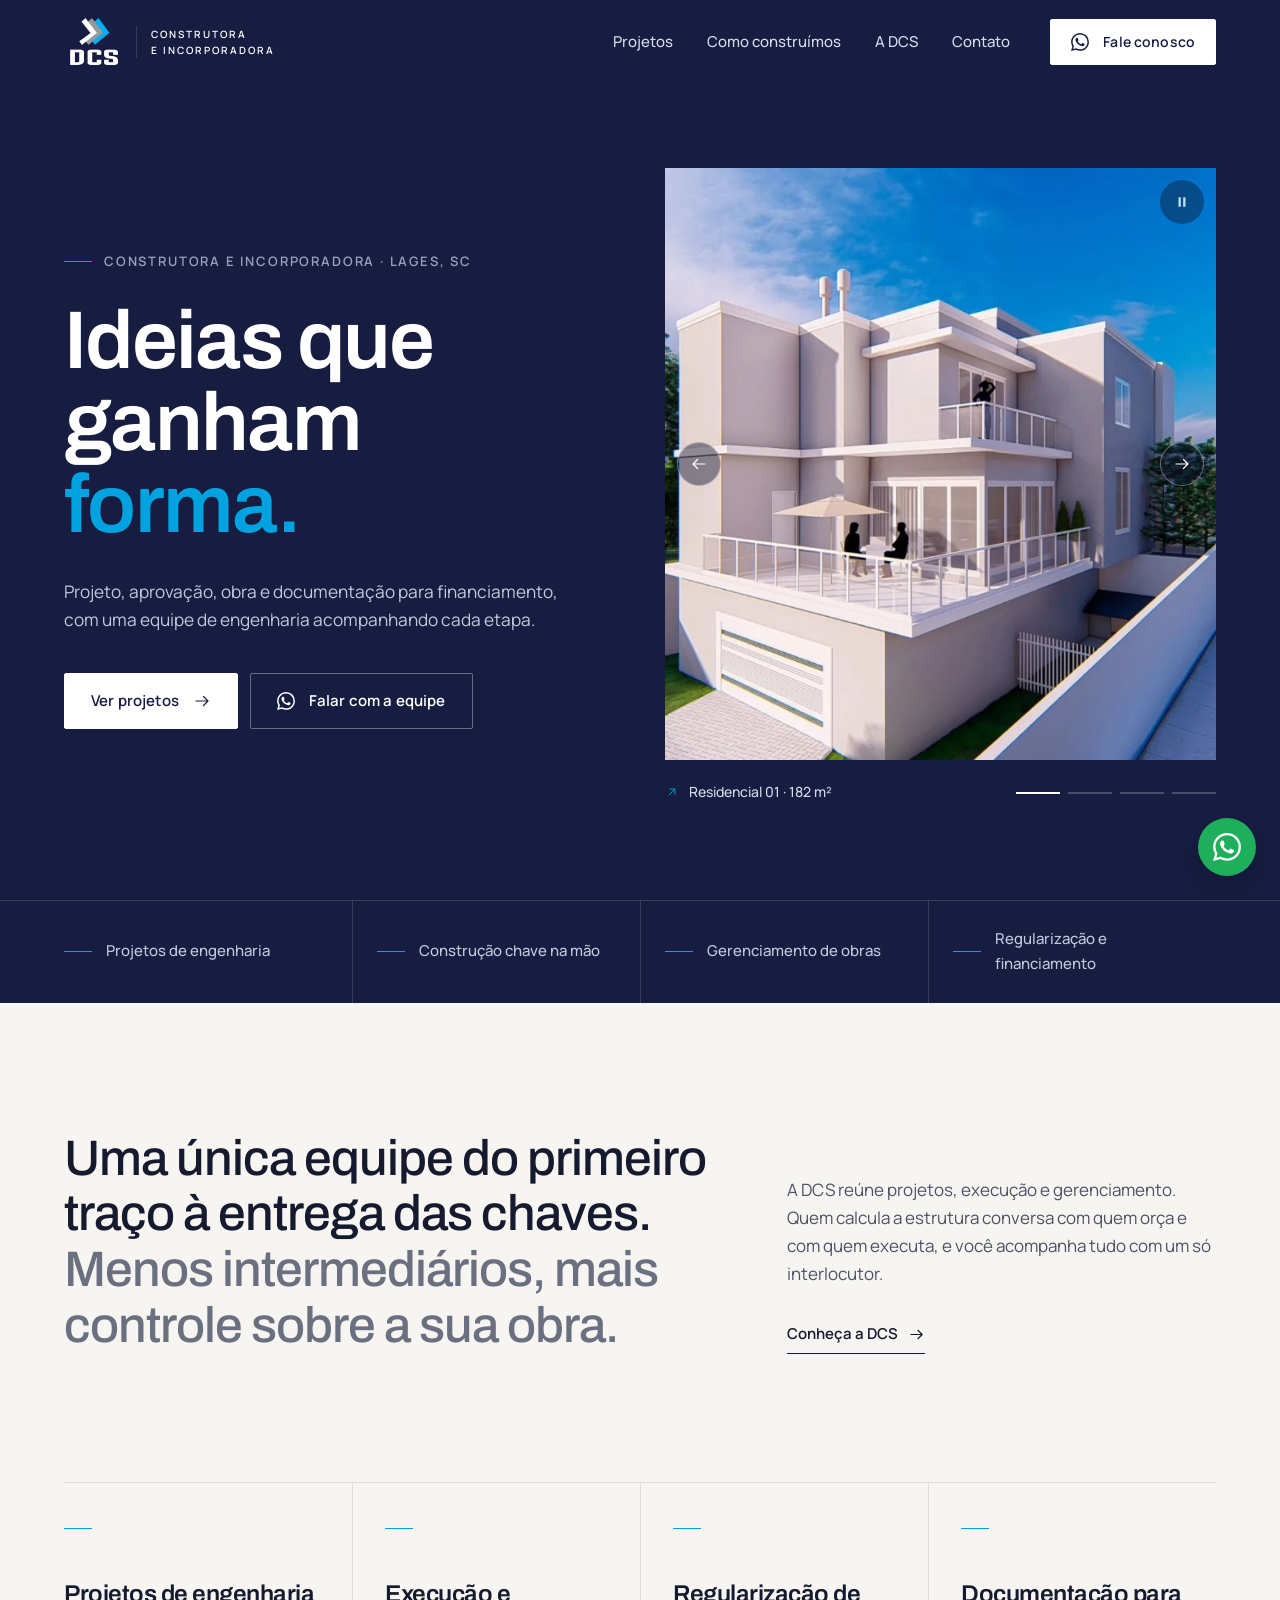
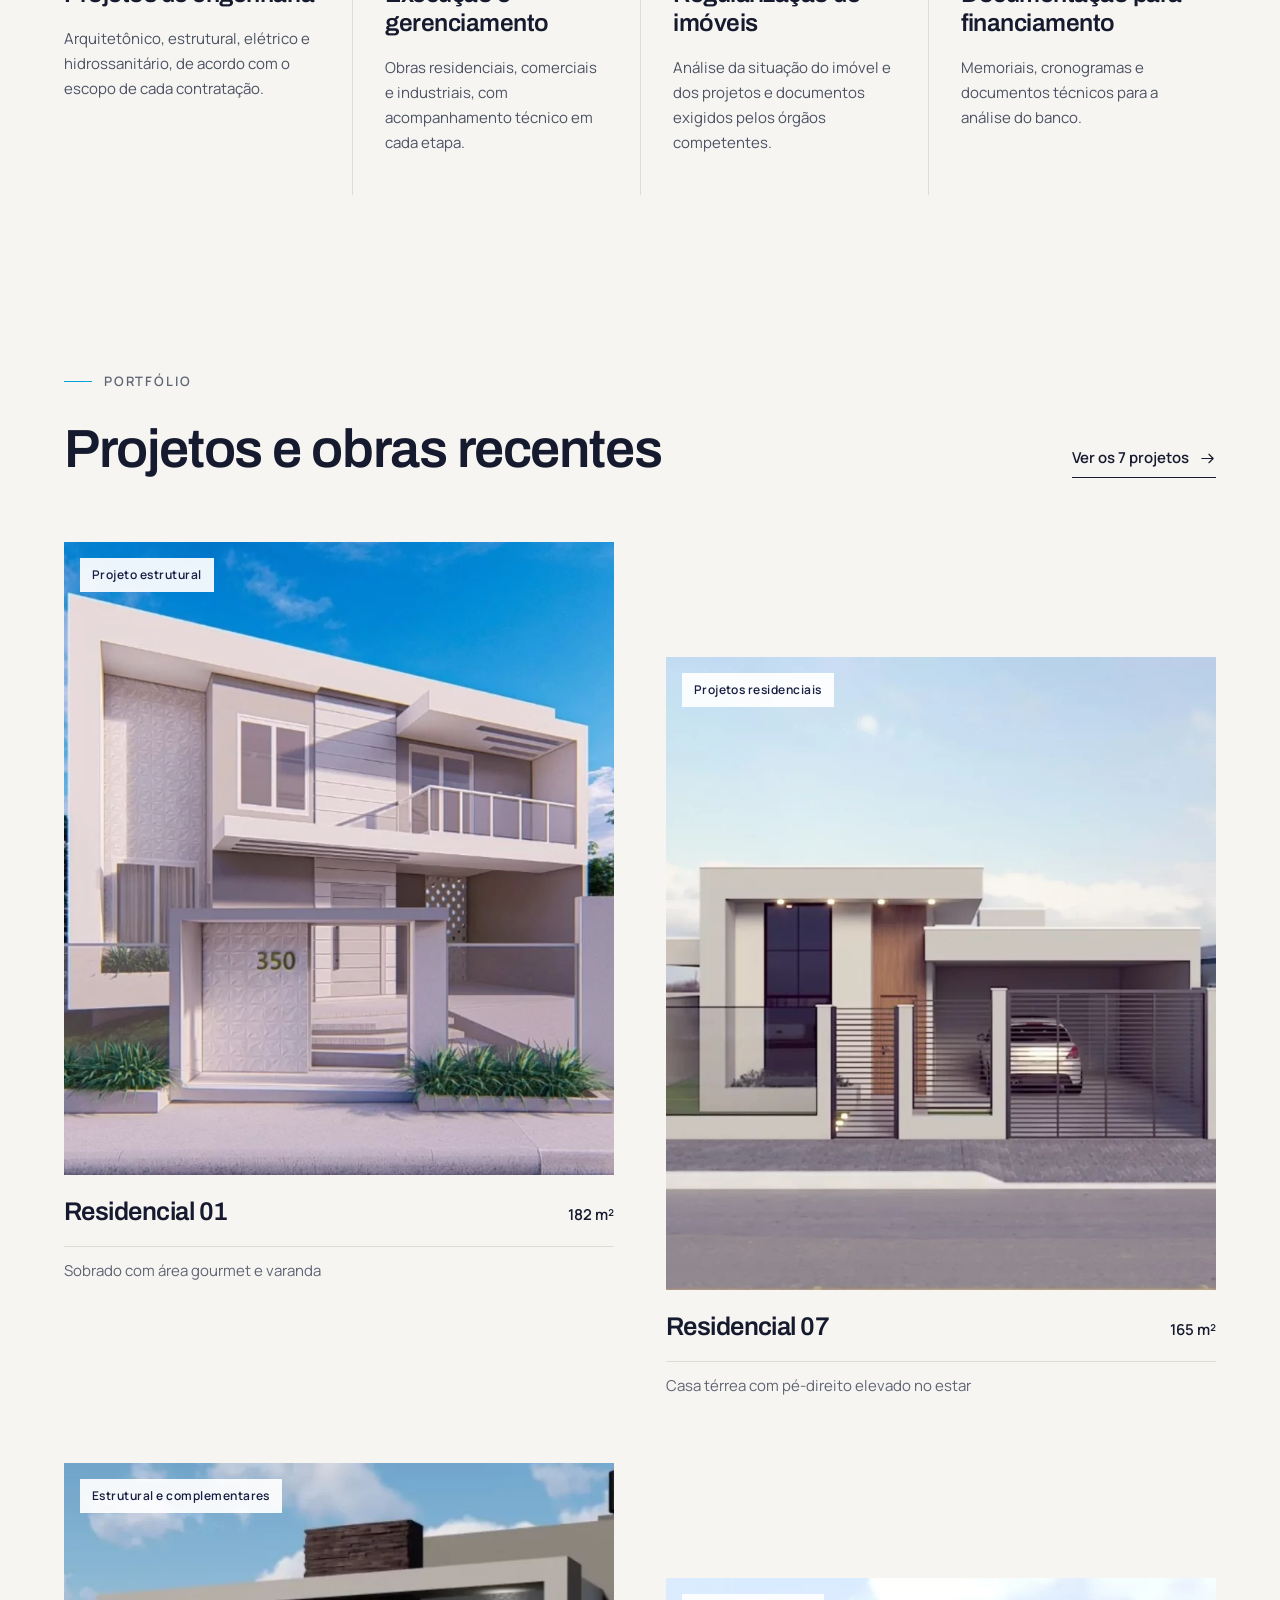
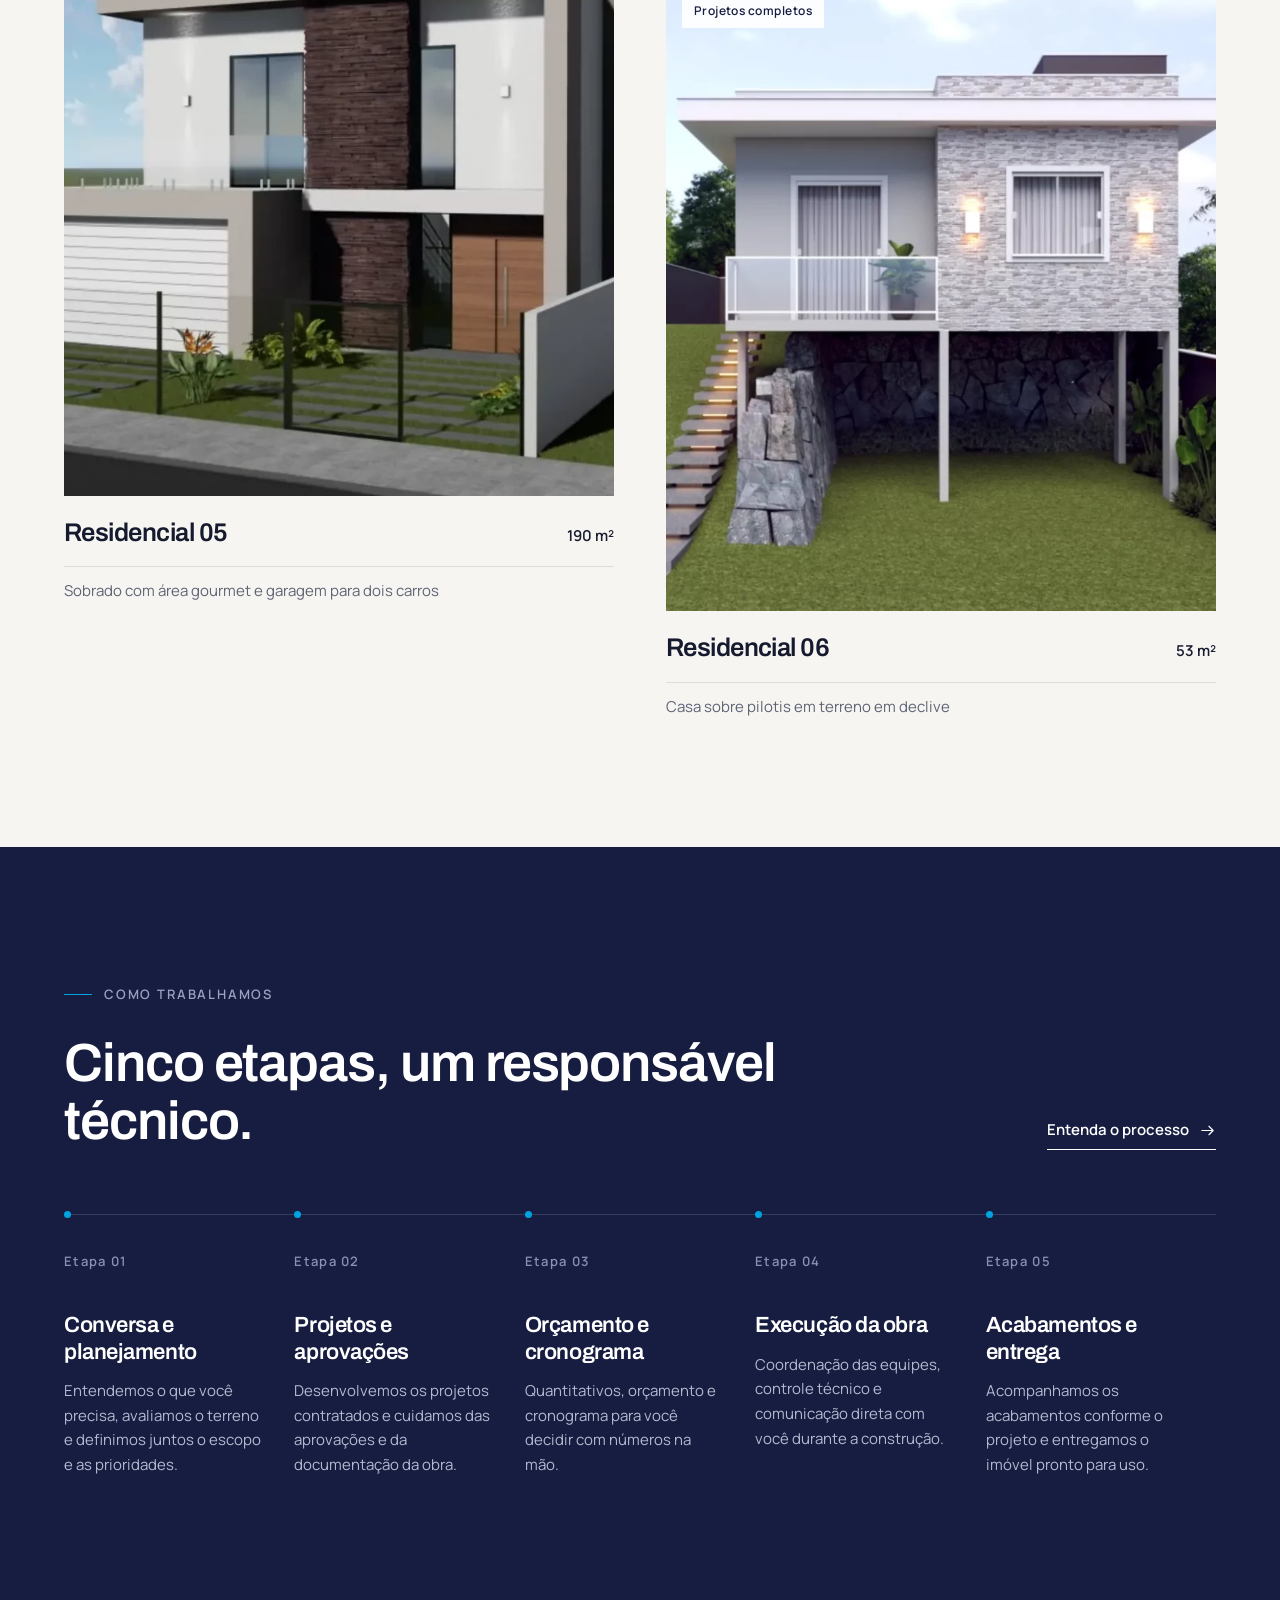
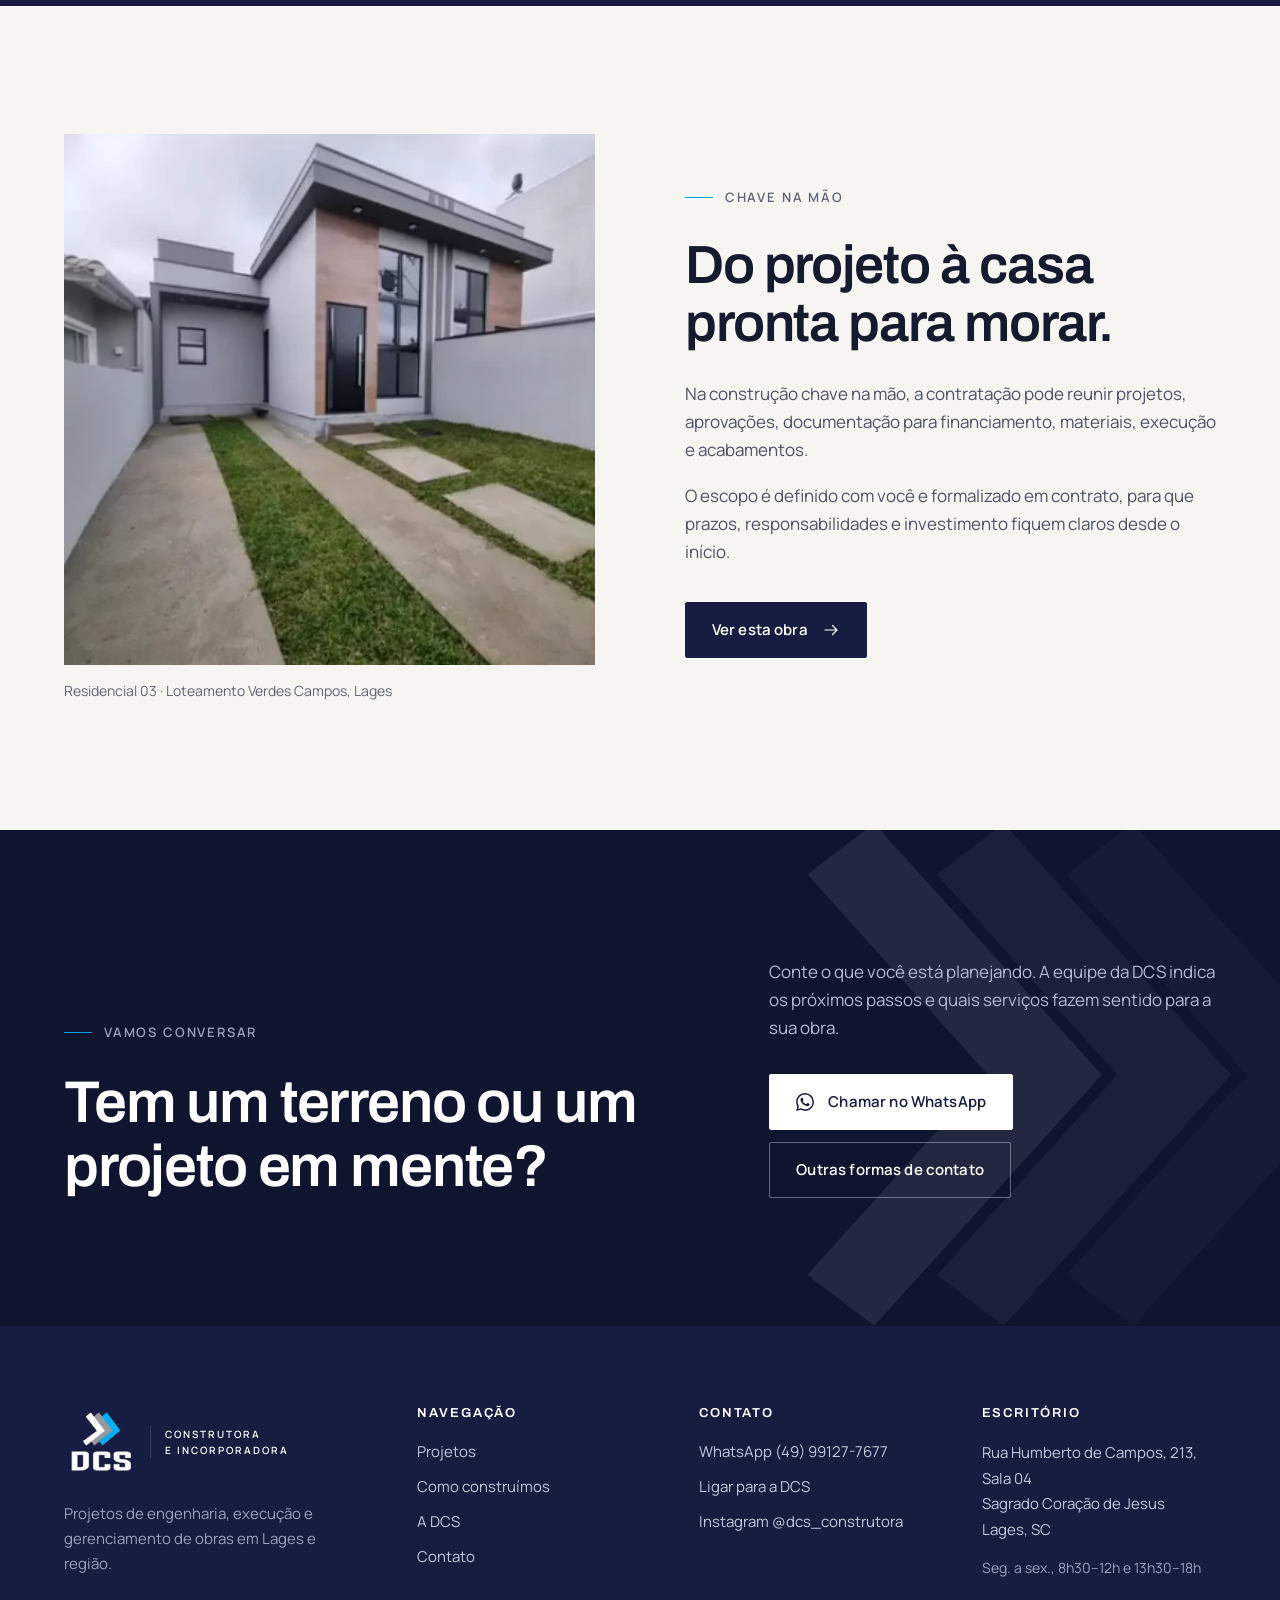
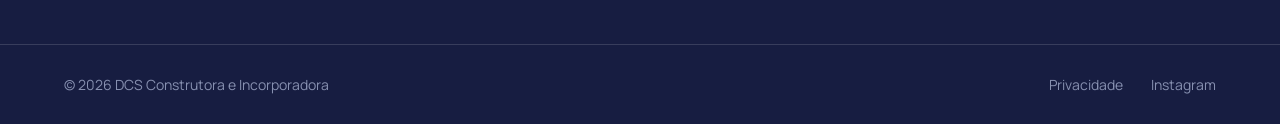
==== commit 714c514d: "Corrige mapa do contato, carrossel e alvos de toque - Mapa: .contact-info > .map sai da grade de íco" ====
--- a/index.html
+++ b/index.html
@@ -24,8 +24,8 @@
   <link rel="icon" type="image/png" href="assets/favicon.png">
   <link rel="apple-touch-icon" href="assets/apple-touch-icon.png">
   <link rel="preload" href="assets/archivo-latin-wght-normal.woff2" as="font" type="font/woff2" crossorigin>
-  <link rel="stylesheet" href="style.css?v=52791e14">
-  <script src="app.js?v=6e0cfc3d" defer></script>
+  <link rel="stylesheet" href="style.css?v=7f10a066">
+  <script src="app.js?v=123263a7" defer></script>
   <script type="application/ld+json">
   {
     "@context": "https://schema.org",
--- a/style.css
+++ b/style.css
@@ -1857,6 +1857,9 @@
 }
 
 .map iframe {
+  position: absolute;
+  inset: 0;
+  display: block;
   width: 100%;
   height: 100%;
   border: 0;
@@ -2329,6 +2332,92 @@
   white-space: nowrap;
 }
 
+/* Correções: mapa, alvos de toque, horário e setas do carrossel
+   ========================================================================== */
+
+/* O .map é filho de .contact-info, mas não é uma linha "ícone + texto" */
+.contact-info > .map {
+  display: block;
+  gap: 0;
+  grid-template-columns: none;
+  padding: 0;
+  border-bottom: 0;
+}
+
+/* Área de toque de 44 px sem mudar o visual (pseudo-elemento invisível) */
+.link,
+.contact-info p a,
+.slideshow__caption {
+  position: relative;
+}
+
+.link::after,
+.contact-info p a::after,
+.slideshow__caption::after {
+  content: "";
+  position: absolute;
+  inset: -11px -4px;
+}
+
+.contact-info p a {
+  display: inline-block;
+}
+
+/* Horário: cada intervalo inteiro na mesma linha; no celular, empilhados */
+@media (max-width: 640px) {
+  .hours dd .nowrap {
+    display: block;
+  }
+
+  .hours__sep {
+    display: none;
+  }
+}
+
+/* Setas do carrossel */
+.slideshow__frame {
+  touch-action: pan-y;
+}
+
+.slideshow__arrow {
+  position: absolute;
+  top: 50%;
+  z-index: 3;
+  display: grid;
+  place-items: center;
+  width: 44px;
+  height: 44px;
+  padding: 0;
+  border: 1px solid rgba(255, 255, 255, 0.35);
+  border-radius: 50%;
+  background: rgba(16, 21, 47, 0.45);
+  color: var(--white);
+  font-size: 18px;
+  cursor: pointer;
+  transform: translateY(-50%);
+  transition: background-color 0.2s, border-color 0.2s;
+}
+
+.slideshow__arrow:hover,
+.slideshow__arrow:focus-visible {
+  background: rgba(16, 21, 47, 0.75);
+  border-color: var(--white);
+}
+
+.slideshow__arrow--prev {
+  left: 12px;
+}
+
+.slideshow__arrow--next {
+  right: 12px;
+}
+
+@media (prefers-reduced-motion: reduce) {
+  .slide {
+    transition: none !important;
+  }
+}
+
 @media print {
   .site-header,
   .mobile-menu,
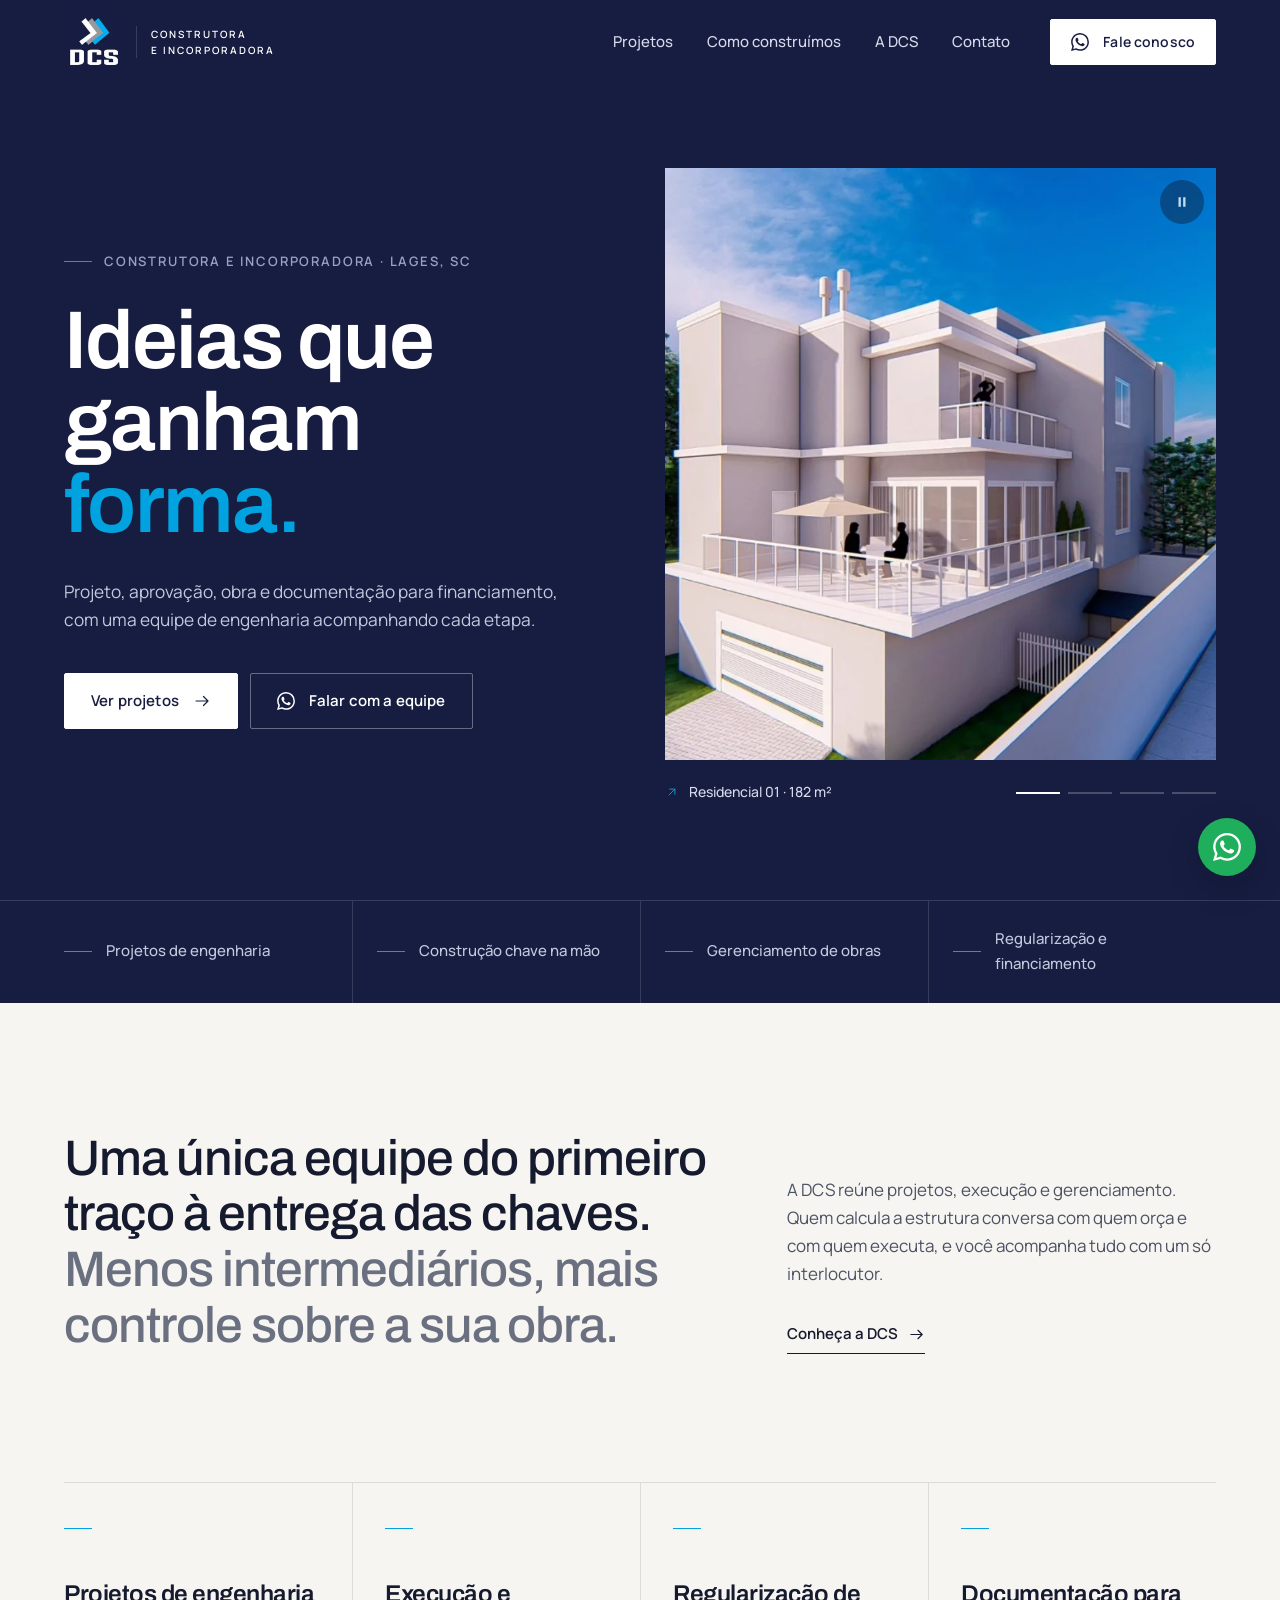
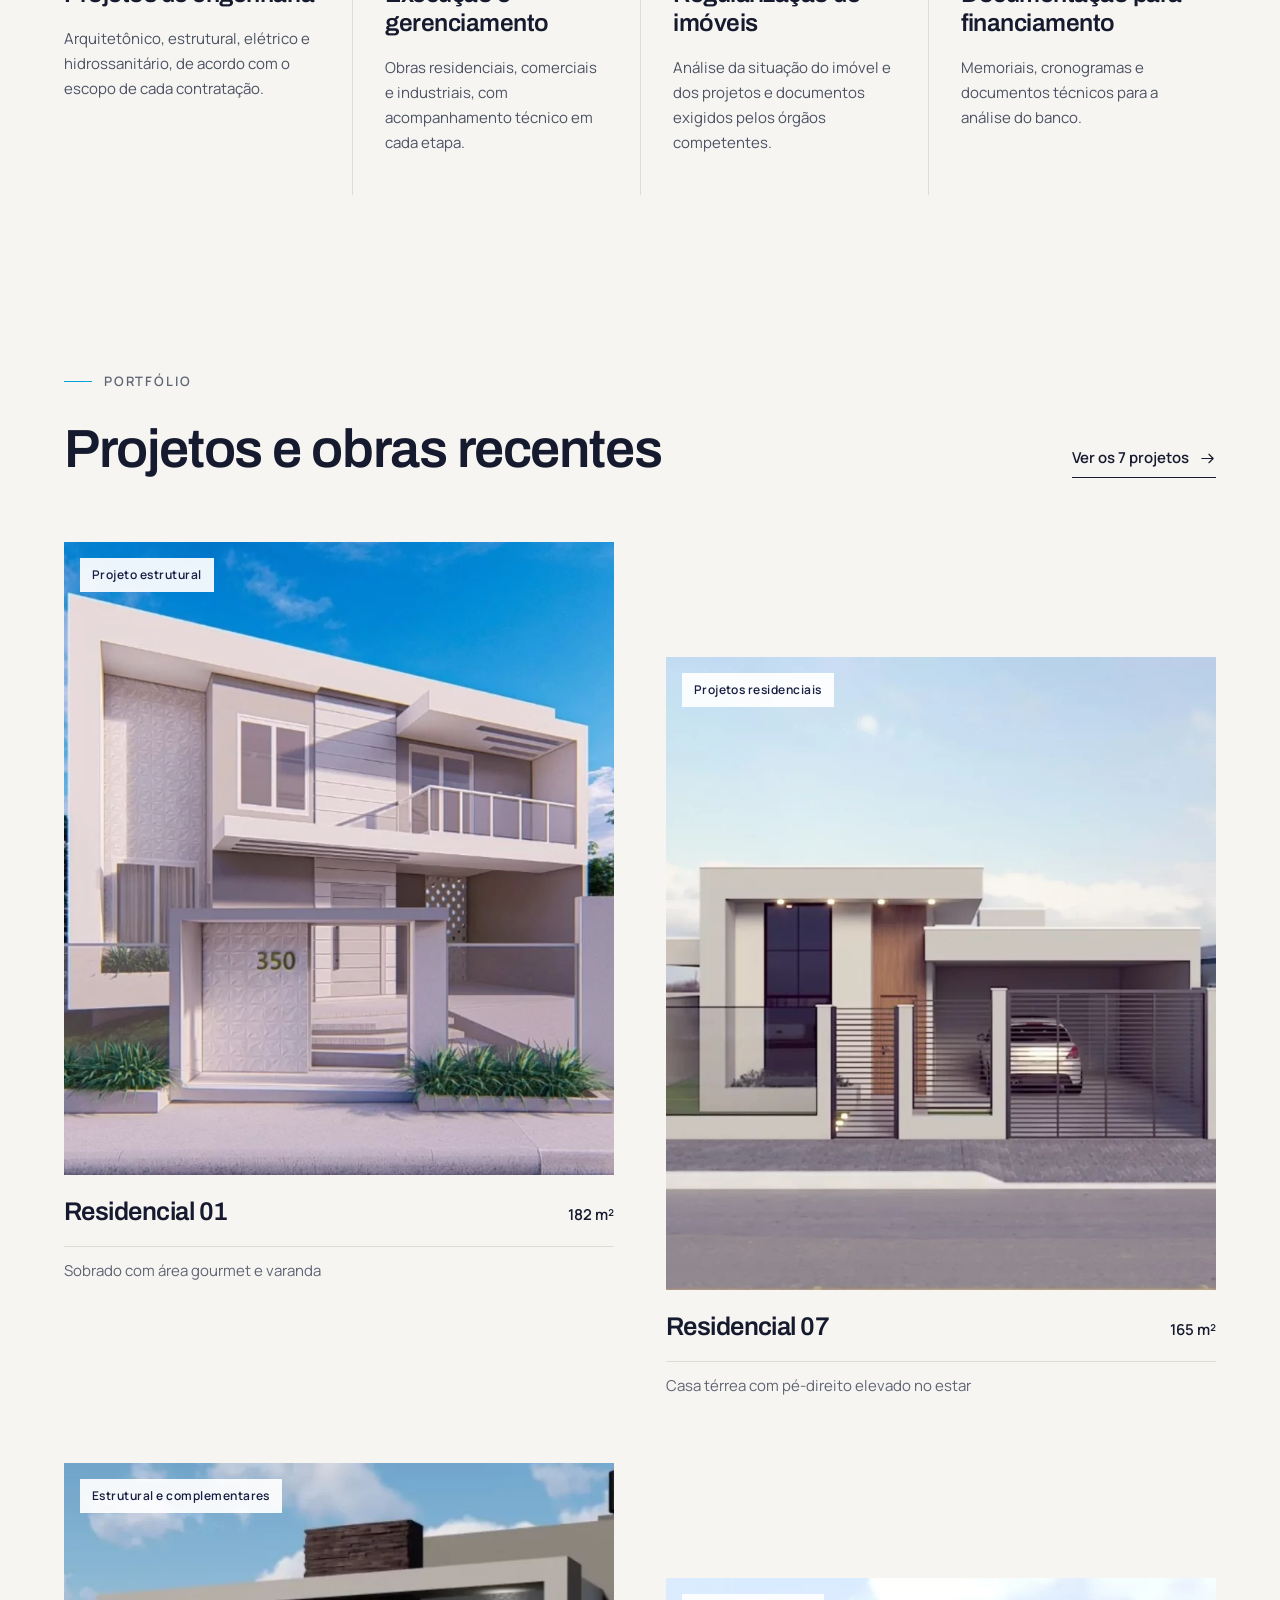
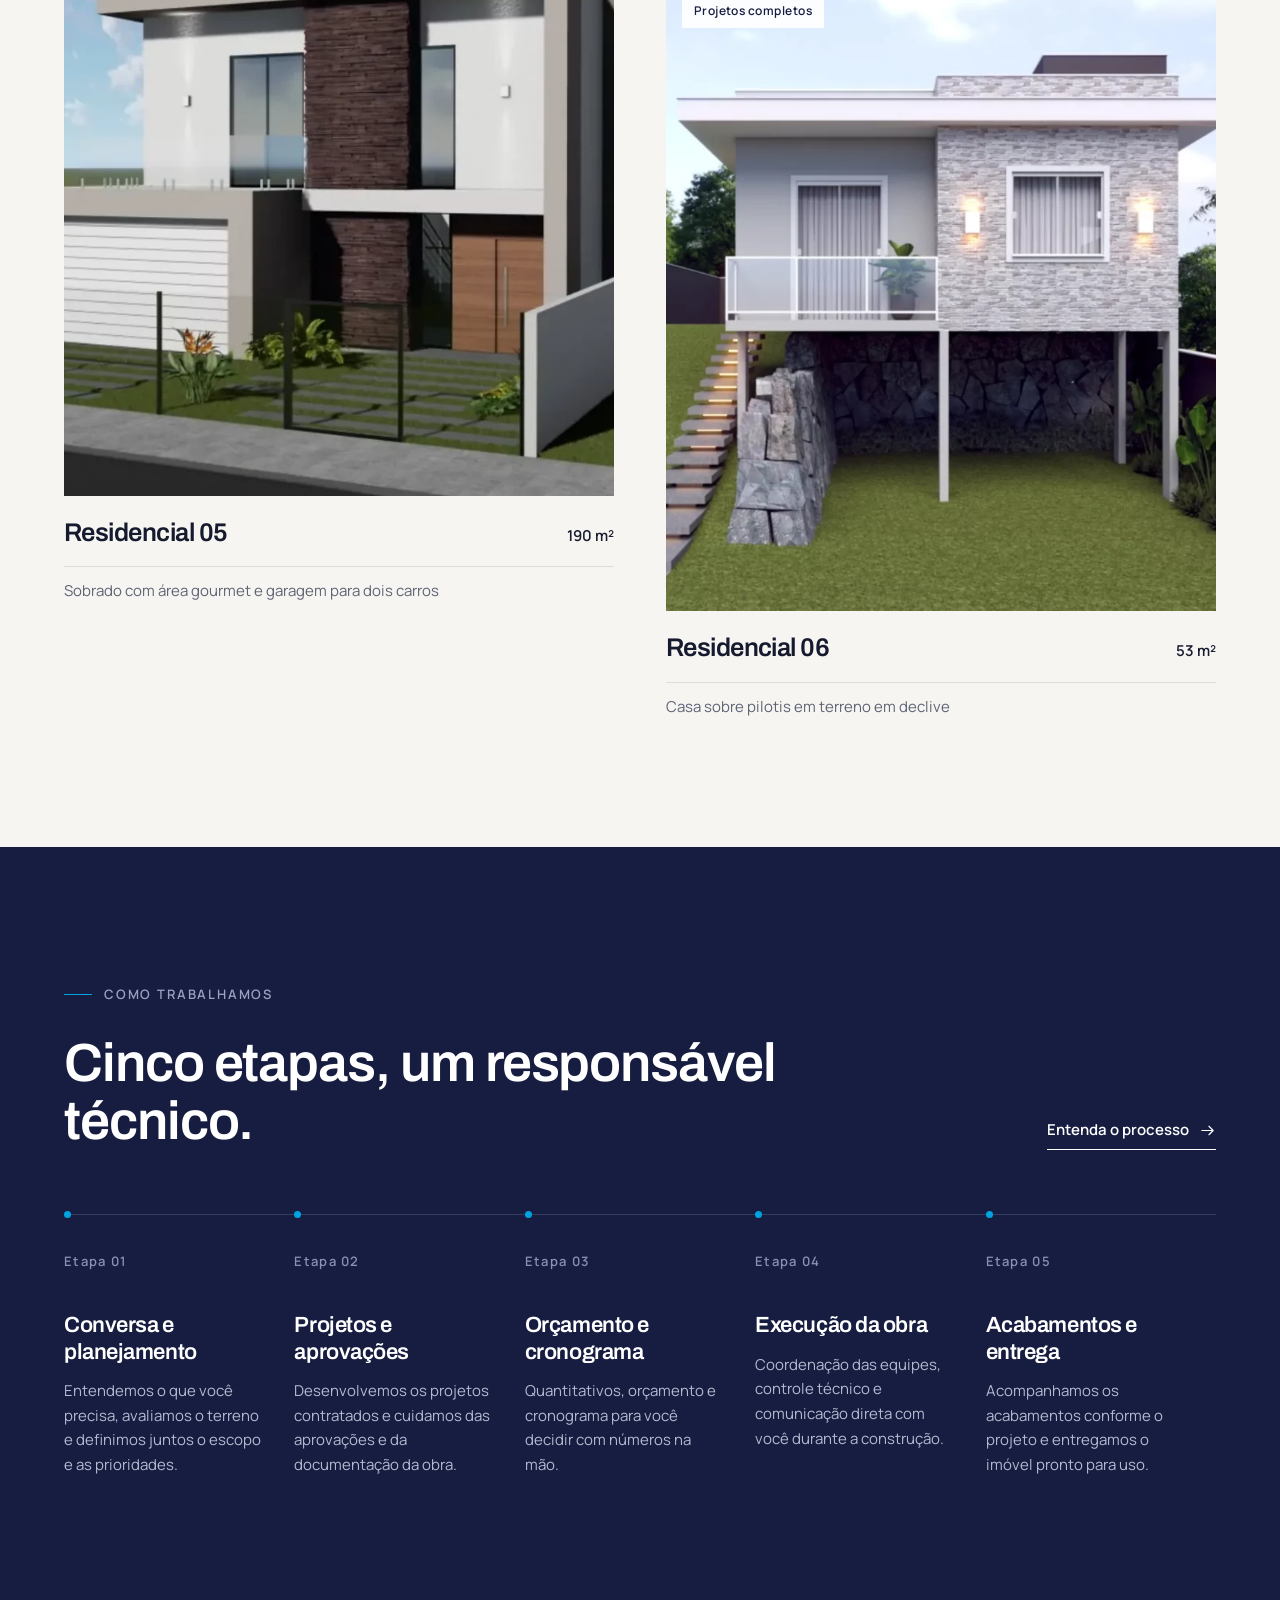
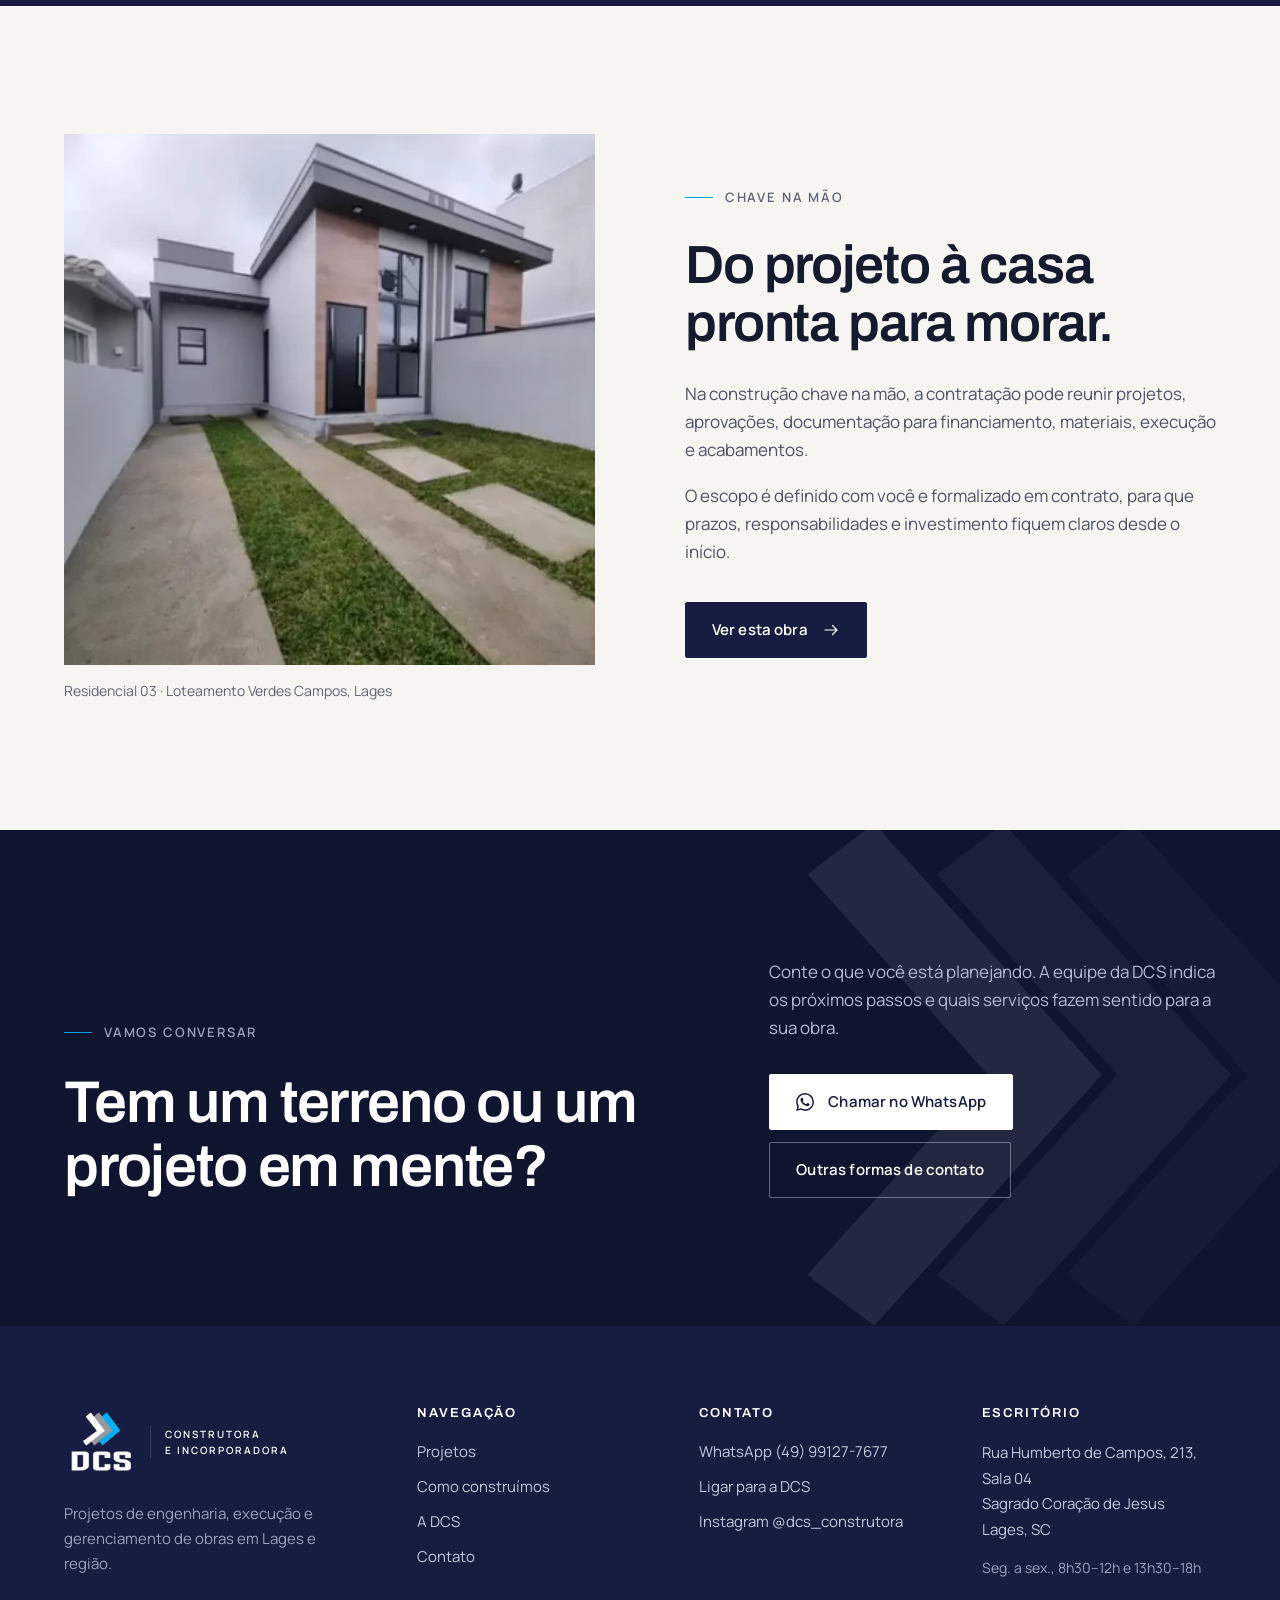
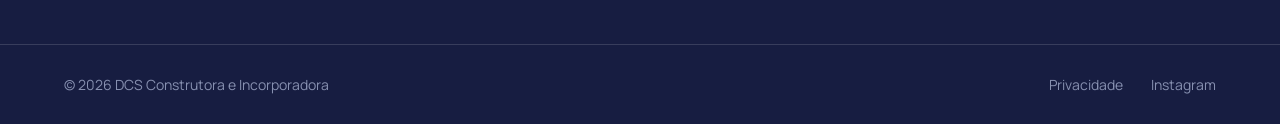
==== commit ed31418e: "Maquete 3D v2 do Residencial 04: base, texturas, estúdio e detalhes - gerar-maquete.mjs: base de mad" ====
--- a/index.html
+++ b/index.html
@@ -24,8 +24,8 @@
   <link rel="icon" type="image/png" href="assets/favicon.png">
   <link rel="apple-touch-icon" href="assets/apple-touch-icon.png">
   <link rel="preload" href="assets/archivo-latin-wght-normal.woff2" as="font" type="font/woff2" crossorigin>
-  <link rel="stylesheet" href="style.css?v=7f10a066">
-  <script src="app.js?v=123263a7" defer></script>
+  <link rel="stylesheet" href="style.css?v=fe6254a1">
+  <script src="app.js?v=d91bd85d" defer></script>
   <script type="application/ld+json">
   {
     "@context": "https://schema.org",
--- a/style.css
+++ b/style.css
@@ -1857,9 +1857,6 @@
 }
 
 .map iframe {
-  position: absolute;
-  inset: 0;
-  display: block;
   width: 100%;
   height: 100%;
   border: 0;
@@ -2332,89 +2329,108 @@
   white-space: nowrap;
 }
 
-/* Correções: mapa, alvos de toque, horário e setas do carrossel
+/* Maquete 3D (Residencial 04)
    ========================================================================== */
 
-/* O .map é filho de .contact-info, mas não é uma linha "ícone + texto" */
-.contact-info > .map {
+.maquete__stage {
+  position: relative;
+  aspect-ratio: 16 / 10;
+  overflow: hidden;
+  background: var(--paper-2);
+}
+
+.maquete__poster,
+.maquete__stage model-viewer {
   display: block;
-  gap: 0;
-  grid-template-columns: none;
-  padding: 0;
-  border-bottom: 0;
-}
-
-/* Área de toque de 44 px sem mudar o visual (pseudo-elemento invisível) */
-.link,
-.contact-info p a,
-.slideshow__caption {
-  position: relative;
-}
-
-.link::after,
-.contact-info p a::after,
-.slideshow__caption::after {
-  content: "";
+  width: 100%;
+  height: 100%;
+  object-fit: cover;
+}
+
+.maquete__stage model-viewer {
   position: absolute;
-  inset: -11px -4px;
-}
-
-.contact-info p a {
-  display: inline-block;
-}
-
-/* Horário: cada intervalo inteiro na mesma linha; no celular, empilhados */
+  inset: 0;
+  --poster-color: transparent;
+  background: var(--paper-2);
+}
+
+.maquete__stage model-viewer:focus-visible {
+  outline: 2px solid var(--blue);
+  outline-offset: -2px;
+}
+
+.maquete__cta {
+  position: absolute;
+  inset: auto 0 0 0;
+  display: grid;
+  justify-items: start;
+  gap: 8px;
+  padding: 24px;
+  background: linear-gradient(transparent, rgba(16, 21, 47, 0.7));
+}
+
+.maquete__cta small {
+  font-weight: 500;
+  opacity: 0.75;
+}
+
+.maquete__aviso {
+  margin: 0;
+  color: var(--white);
+  font-size: 14px;
+}
+
+.maquete__status {
+  position: absolute;
+  top: 16px;
+  left: 16px;
+  margin: 0;
+  color: var(--ink);
+  font-size: 14px;
+}
+
+.maquete__fechar {
+  position: absolute;
+  top: 12px;
+  right: 12px;
+}
+
+.maquete__ar {
+  position: absolute;
+  bottom: 16px;
+  left: 16px;
+}
+
+.maquete__hotspot {
+  padding: 6px 10px;
+  border-radius: 2px;
+  background: rgba(16, 21, 47, 0.82);
+  color: var(--white);
+  font-size: 13px;
+  font-weight: 600;
+  white-space: nowrap;
+  pointer-events: none;
+  transform: translateY(-50%);
+}
+
+.maquete [hidden] {
+  display: none;
+}
+
+.maquete__legenda {
+  margin-top: 14px;
+  color: var(--muted);
+  font-size: 14px;
+}
+
+.project-card__tag--3d {
+  left: auto;
+  right: 16px;
+}
+
 @media (max-width: 640px) {
-  .hours dd .nowrap {
-    display: block;
-  }
-
-  .hours__sep {
-    display: none;
-  }
-}
-
-/* Setas do carrossel */
-.slideshow__frame {
-  touch-action: pan-y;
-}
-
-.slideshow__arrow {
-  position: absolute;
-  top: 50%;
-  z-index: 3;
-  display: grid;
-  place-items: center;
-  width: 44px;
-  height: 44px;
-  padding: 0;
-  border: 1px solid rgba(255, 255, 255, 0.35);
-  border-radius: 50%;
-  background: rgba(16, 21, 47, 0.45);
-  color: var(--white);
-  font-size: 18px;
-  cursor: pointer;
-  transform: translateY(-50%);
-  transition: background-color 0.2s, border-color 0.2s;
-}
-
-.slideshow__arrow:hover,
-.slideshow__arrow:focus-visible {
-  background: rgba(16, 21, 47, 0.75);
-  border-color: var(--white);
-}
-
-.slideshow__arrow--prev {
-  left: 12px;
-}
-
-.slideshow__arrow--next {
-  right: 12px;
-}
-
-@media (prefers-reduced-motion: reduce) {
-  .slide {
-    transition: none !important;
+  .maquete__stage {
+    aspect-ratio: 4 / 4.3;
   }
 }
 
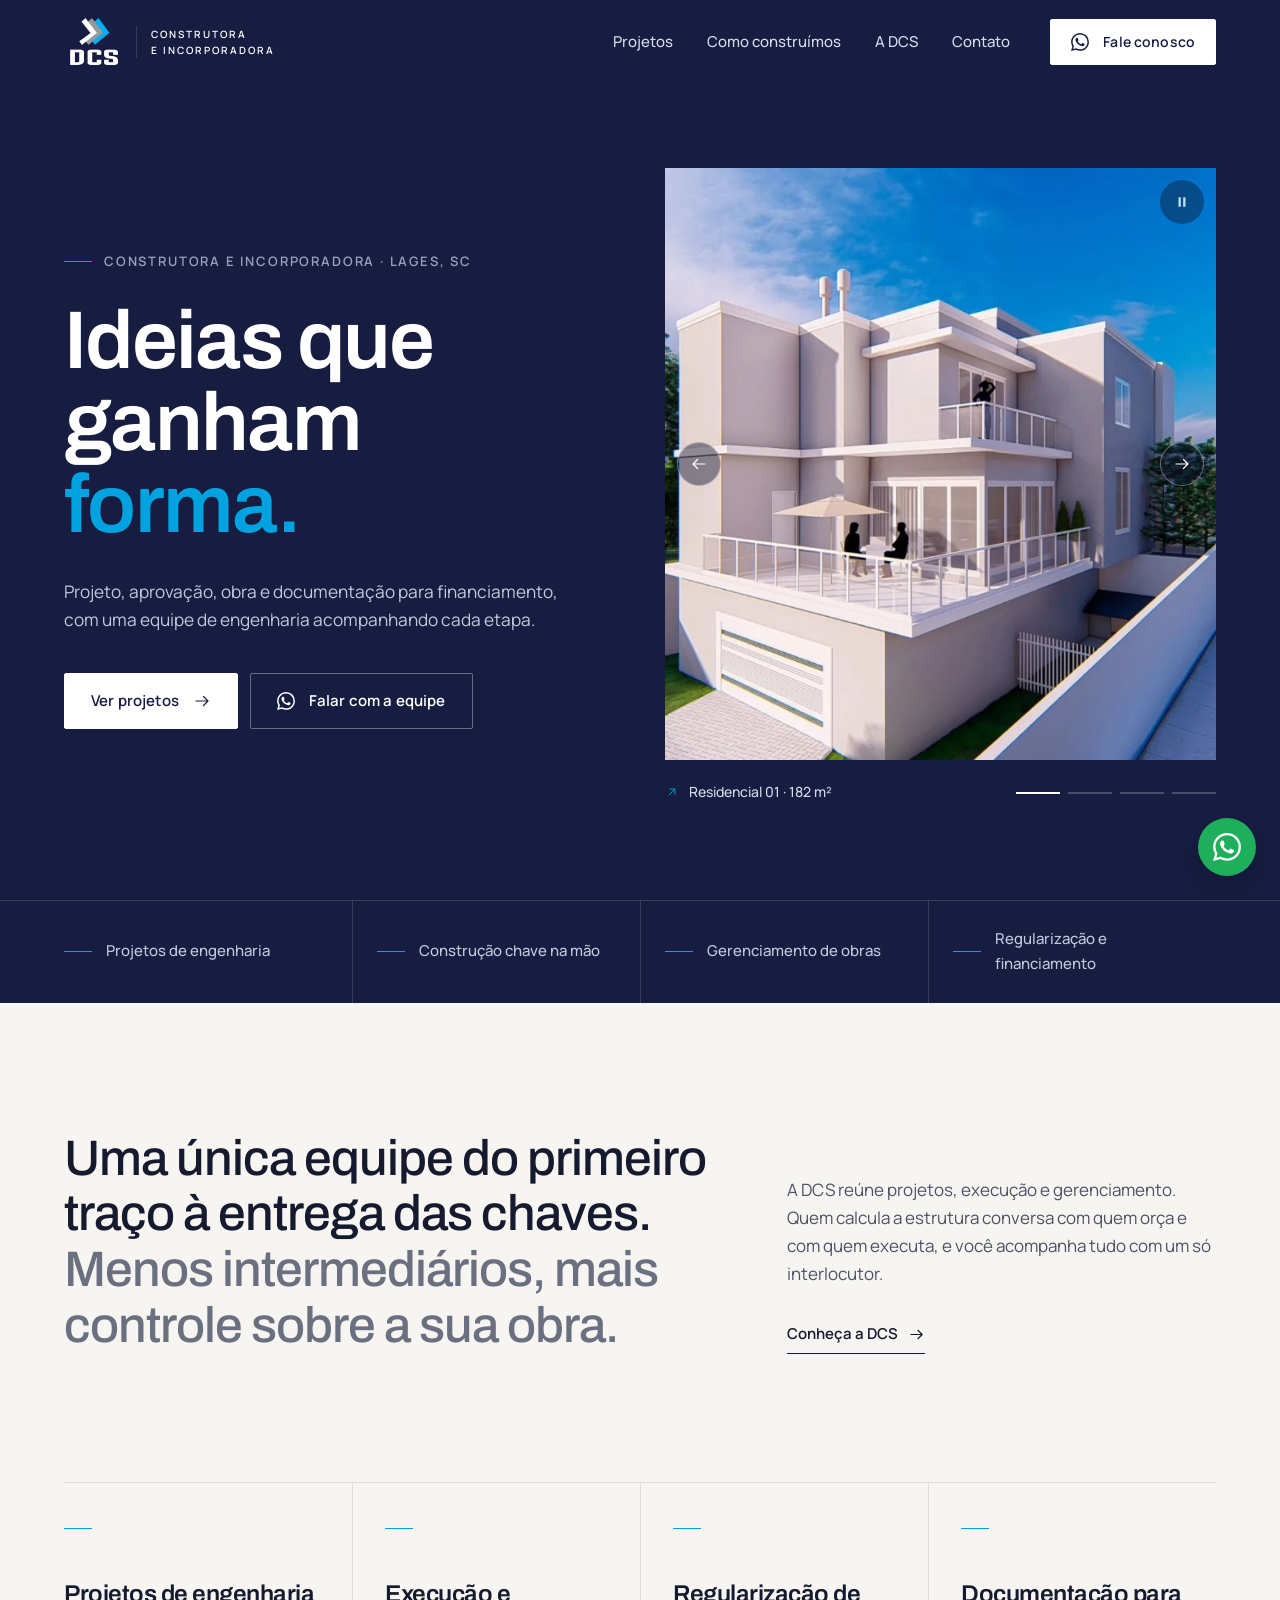
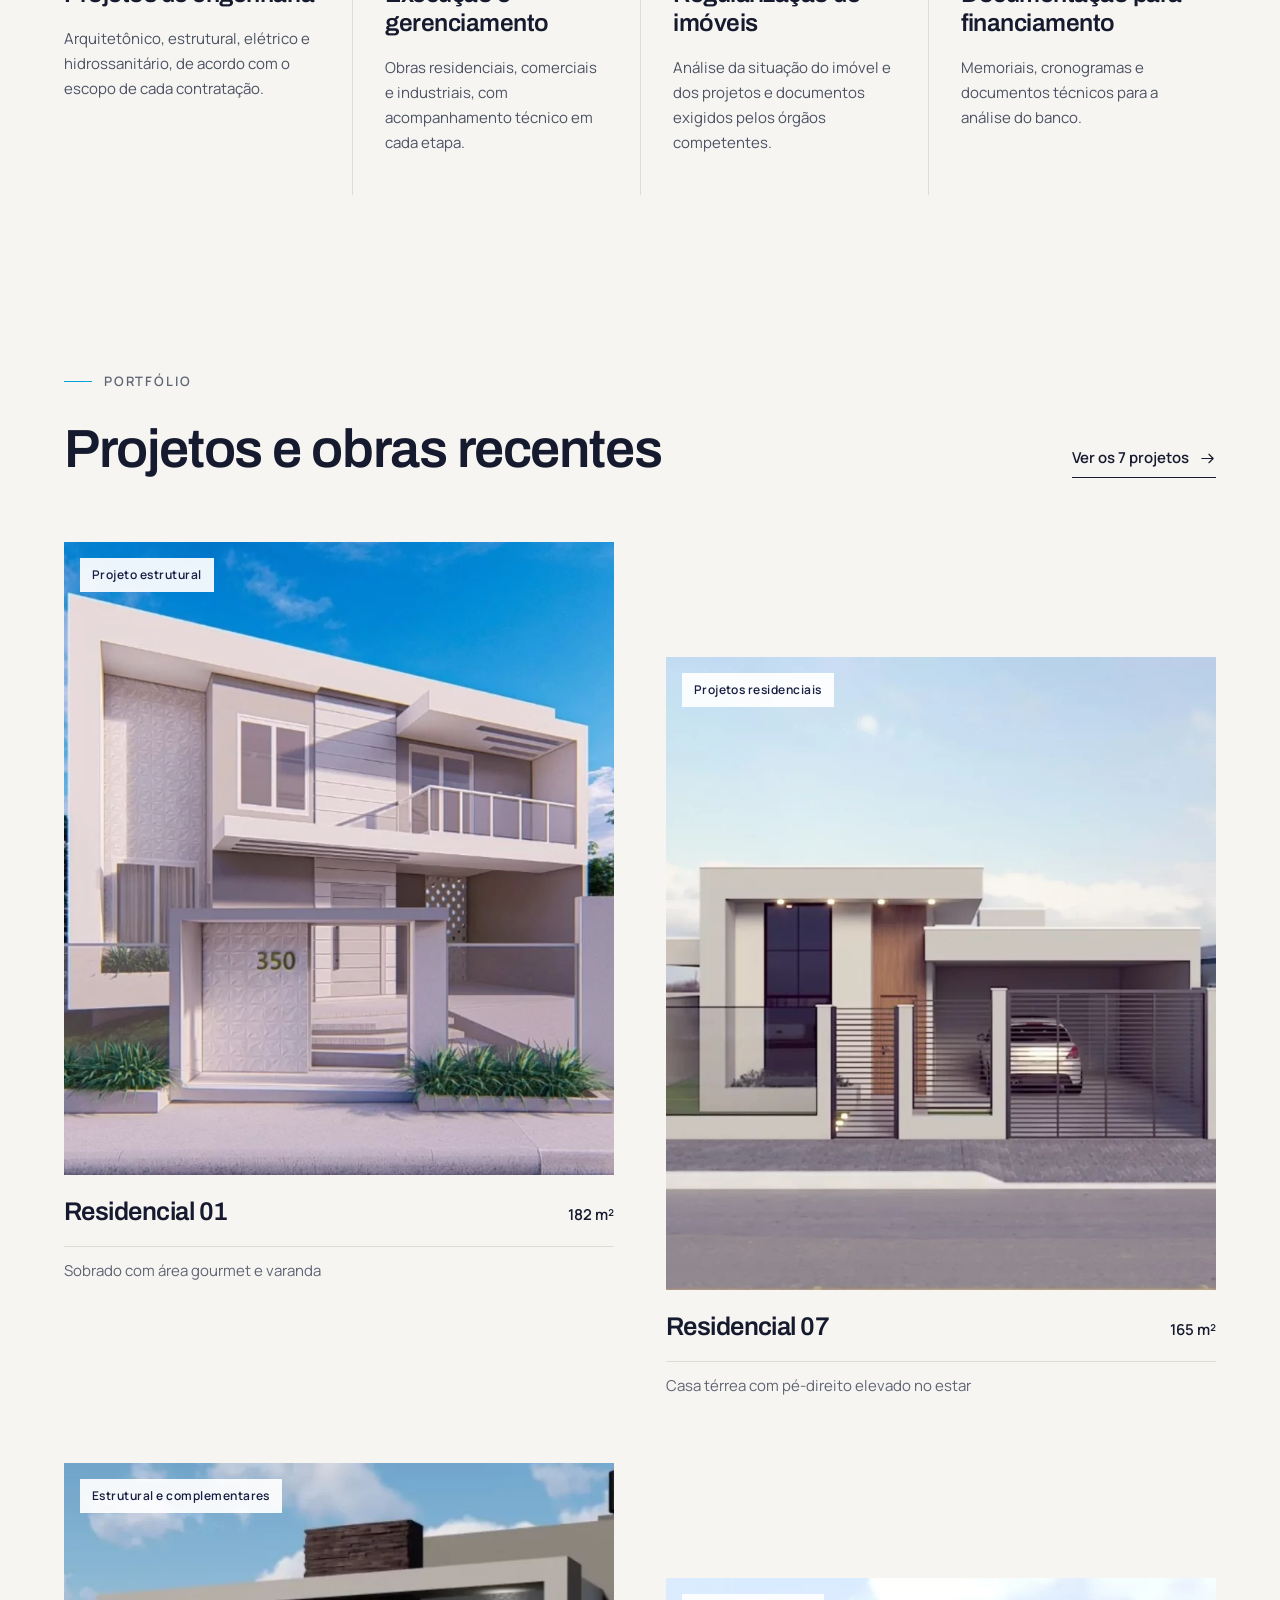
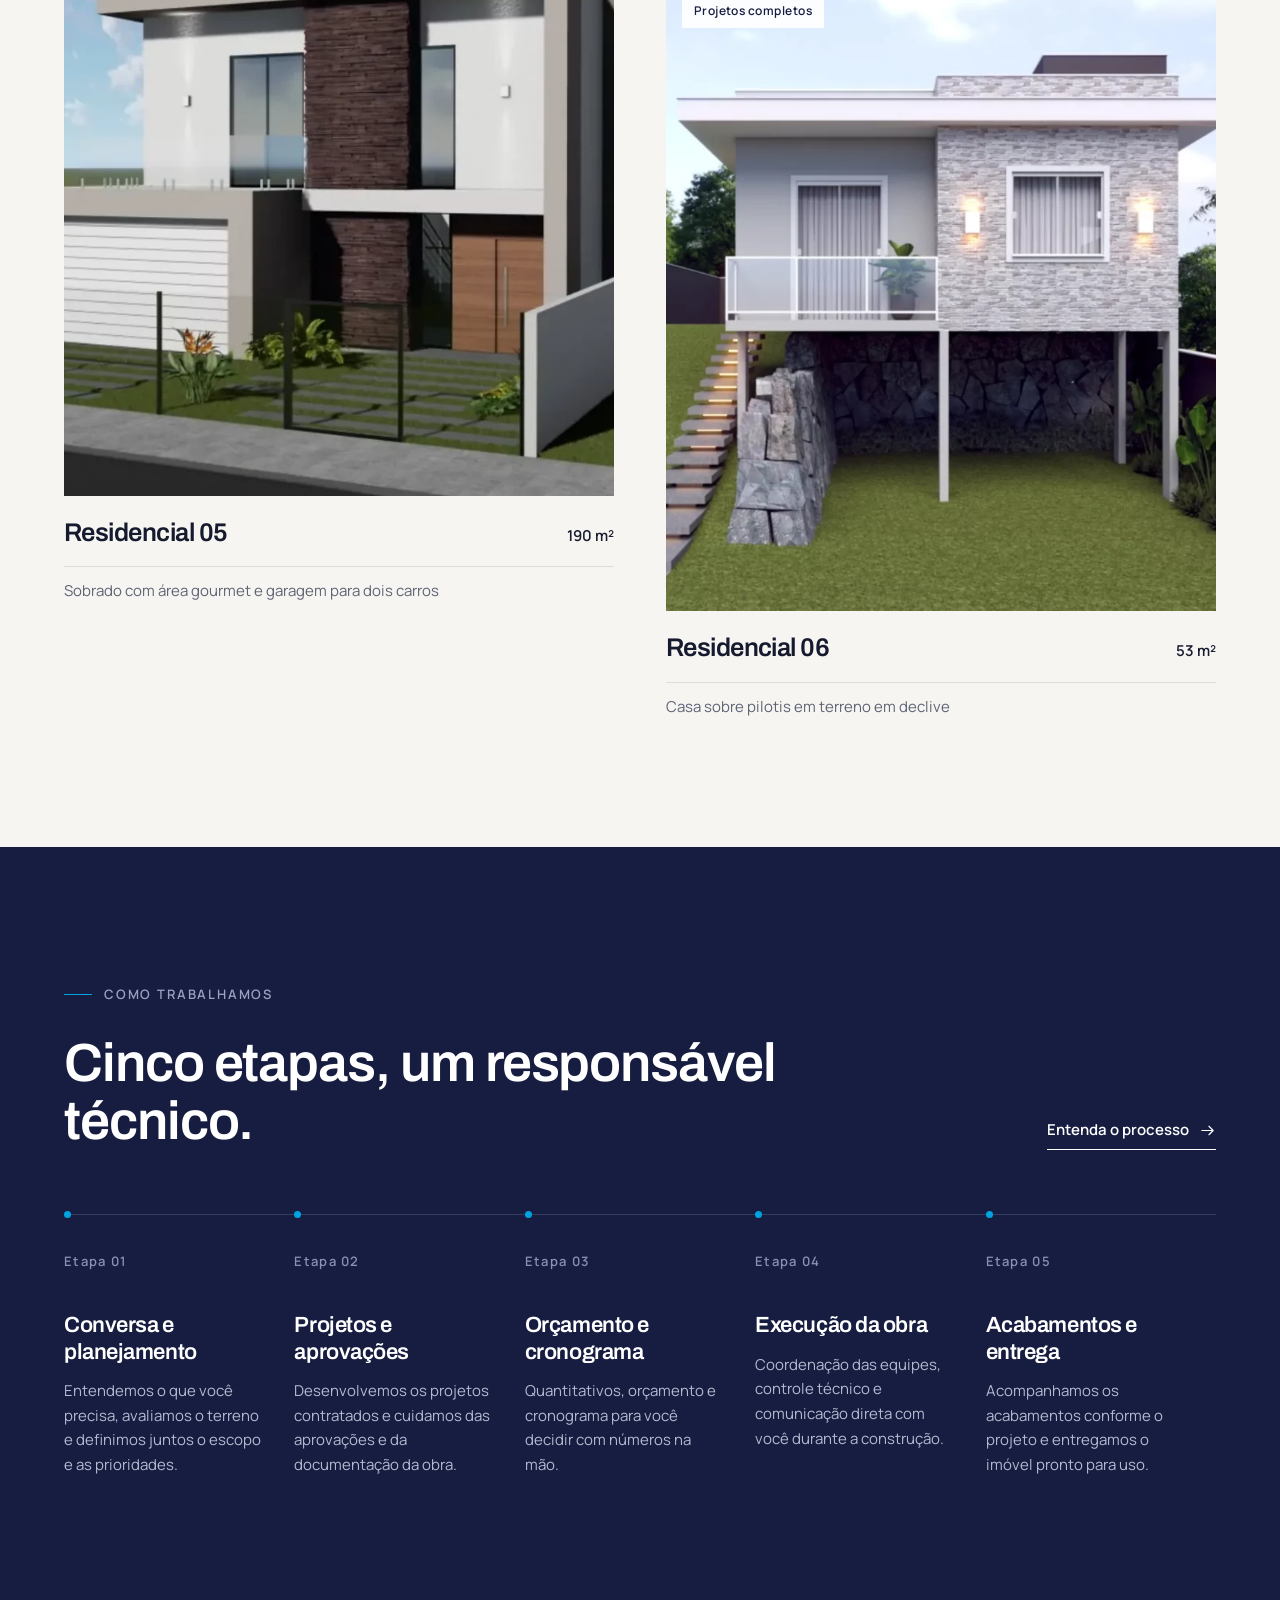
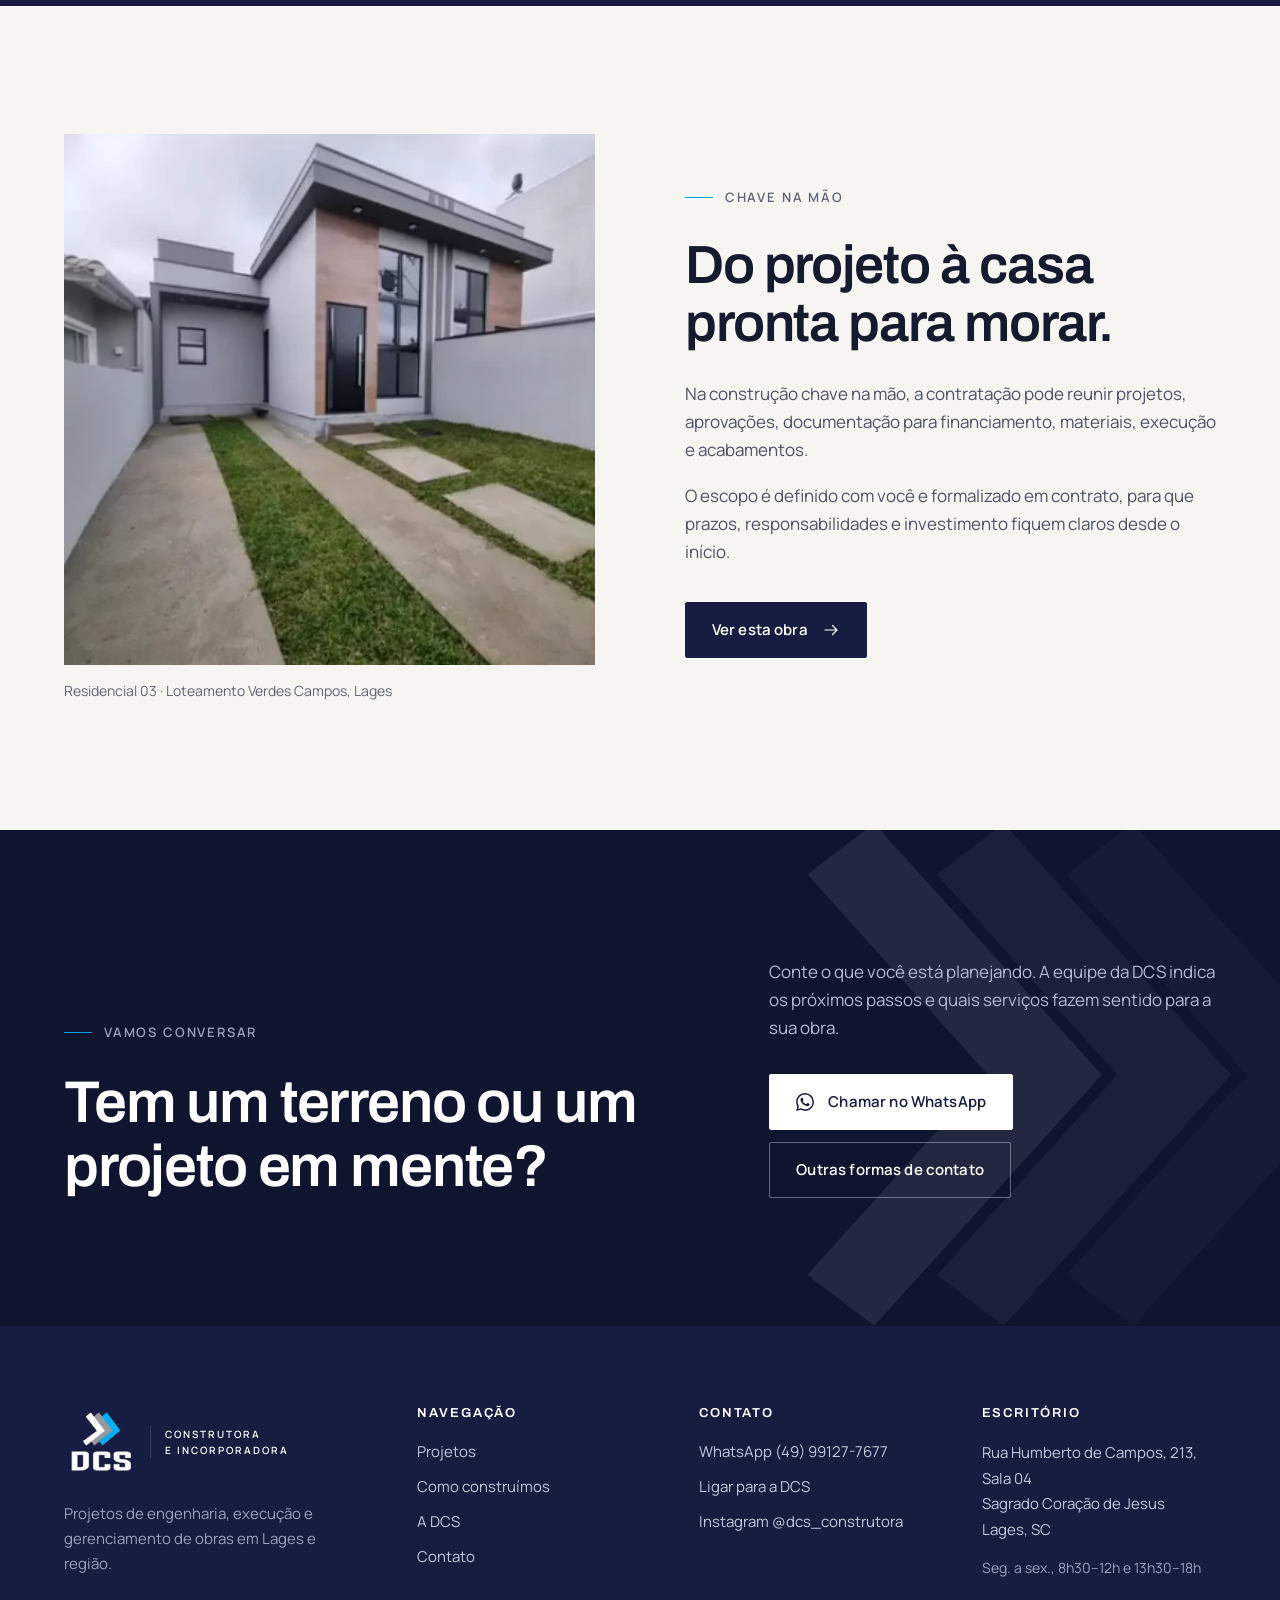
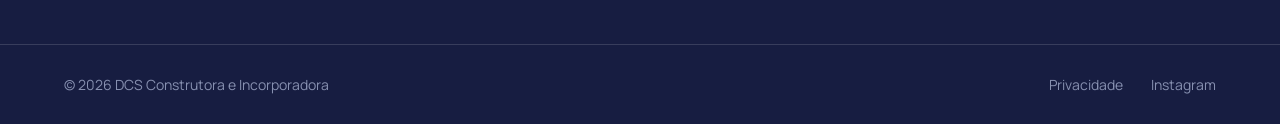
==== commit 2c661621: "Merge pull request #3 from joaoCanonica/correcoes-mapa-carrossel correcoes-mapa-carrossel: mapa do c" ====
--- a/index.html
+++ b/index.html
@@ -24,8 +24,8 @@
   <link rel="icon" type="image/png" href="assets/favicon.png">
   <link rel="apple-touch-icon" href="assets/apple-touch-icon.png">
   <link rel="preload" href="assets/archivo-latin-wght-normal.woff2" as="font" type="font/woff2" crossorigin>
-  <link rel="stylesheet" href="style.css?v=fe6254a1">
-  <script src="app.js?v=d91bd85d" defer></script>
+  <link rel="stylesheet" href="style.css?v=7f10a066">
+  <script src="app.js?v=123263a7" defer></script>
   <script type="application/ld+json">
   {
     "@context": "https://schema.org",
--- a/style.css
+++ b/style.css
@@ -1857,6 +1857,9 @@
 }
 
 .map iframe {
+  position: absolute;
+  inset: 0;
+  display: block;
   width: 100%;
   height: 100%;
   border: 0;
@@ -2329,108 +2332,89 @@
   white-space: nowrap;
 }
 
-/* Maquete 3D (Residencial 04)
+/* Correções: mapa, alvos de toque, horário e setas do carrossel
    ========================================================================== */
 
-.maquete__stage {
+/* O .map é filho de .contact-info, mas não é uma linha "ícone + texto" */
+.contact-info > .map {
+  display: block;
+  gap: 0;
+  grid-template-columns: none;
+  padding: 0;
+  border-bottom: 0;
+}
+
+/* Área de toque de 44 px sem mudar o visual (pseudo-elemento invisível) */
+.link,
+.contact-info p a,
+.slideshow__caption {
   position: relative;
-  aspect-ratio: 16 / 10;
-  overflow: hidden;
-  background: var(--paper-2);
-}
-
-.maquete__poster,
-.maquete__stage model-viewer {
-  display: block;
-  width: 100%;
-  height: 100%;
-  object-fit: cover;
-}
-
-.maquete__stage model-viewer {
+}
+
+.link::after,
+.contact-info p a::after,
+.slideshow__caption::after {
+  content: "";
   position: absolute;
-  inset: 0;
-  --poster-color: transparent;
-  background: var(--paper-2);
-}
-
-.maquete__stage model-viewer:focus-visible {
-  outline: 2px solid var(--blue);
-  outline-offset: -2px;
-}
-
-.maquete__cta {
+  inset: -11px -4px;
+}
+
+.contact-info p a {
+  display: inline-block;
+}
+
+/* Horário: cada intervalo inteiro na mesma linha; no celular, empilhados */
+@media (max-width: 640px) {
+  .hours dd .nowrap {
+    display: block;
+  }
+
+  .hours__sep {
+    display: none;
+  }
+}
+
+/* Setas do carrossel */
+.slideshow__frame {
+  touch-action: pan-y;
+}
+
+.slideshow__arrow {
   position: absolute;
-  inset: auto 0 0 0;
-  display: grid;
-  justify-items: start;
-  gap: 8px;
-  padding: 24px;
-  background: linear-gradient(transparent, rgba(16, 21, 47, 0.7));
-}
-
-.maquete__cta small {
-  font-weight: 500;
-  opacity: 0.75;
-}
-
-.maquete__aviso {
-  margin: 0;
+  top: 50%;
+  z-index: 3;
+  display: grid;
+  place-items: center;
+  width: 44px;
+  height: 44px;
+  padding: 0;
+  border: 1px solid rgba(255, 255, 255, 0.35);
+  border-radius: 50%;
+  background: rgba(16, 21, 47, 0.45);
   color: var(--white);
-  font-size: 14px;
-}
-
-.maquete__status {
-  position: absolute;
-  top: 16px;
-  left: 16px;
-  margin: 0;
-  color: var(--ink);
-  font-size: 14px;
-}
-
-.maquete__fechar {
-  position: absolute;
-  top: 12px;
+  font-size: 18px;
+  cursor: pointer;
+  transform: translateY(-50%);
+  transition: background-color 0.2s, border-color 0.2s;
+}
+
+.slideshow__arrow:hover,
+.slideshow__arrow:focus-visible {
+  background: rgba(16, 21, 47, 0.75);
+  border-color: var(--white);
+}
+
+.slideshow__arrow--prev {
+  left: 12px;
+}
+
+.slideshow__arrow--next {
   right: 12px;
 }
 
-.maquete__ar {
-  position: absolute;
-  bottom: 16px;
-  left: 16px;
-}
-
-.maquete__hotspot {
-  padding: 6px 10px;
-  border-radius: 2px;
-  background: rgba(16, 21, 47, 0.82);
-  color: var(--white);
-  font-size: 13px;
-  font-weight: 600;
-  white-space: nowrap;
-  pointer-events: none;
-  transform: translateY(-50%);
-}
-
-.maquete [hidden] {
-  display: none;
-}
-
-.maquete__legenda {
-  margin-top: 14px;
-  color: var(--muted);
-  font-size: 14px;
-}
-
-.project-card__tag--3d {
-  left: auto;
-  right: 16px;
-}
-
-@media (max-width: 640px) {
-  .maquete__stage {
-    aspect-ratio: 4 / 4.3;
+@media (prefers-reduced-motion: reduce) {
+  .slide {
+    transition: none !important;
   }
 }
 
